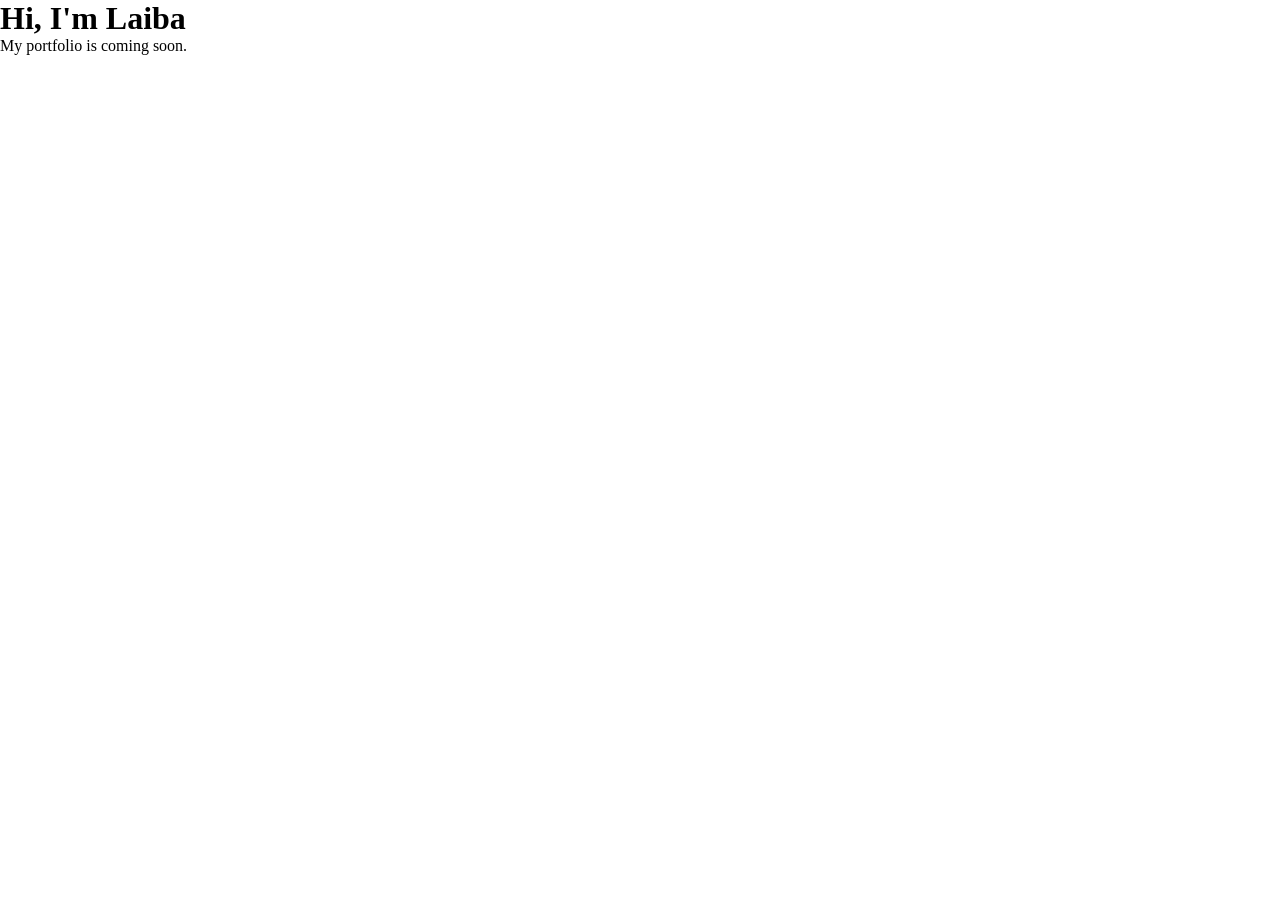
==== Web Development/index.html @ 765275d7 "First" ====
<!DOCTYPE html>
<html lang="en">
<head>
    <meta charset="UTF-8">
    <meta name="viewport" content="width=device-width, initial-scale=1.0">
    <title>Laiba Memon | Portfolio</title>
    <link rel="stylesheet" href="style/style.css">
</head>
<body>
    <h1>Hi, I'm Laiba</h1>
    <p>My portfolio is coming soon.</p>
</body>
</html>
---- Web Development/style/style.css ----
* {
  margin: 0;
  padding: 0;
  box-sizing: border_box;
  list-style: none;
}

body {
   <!-- This is a comment -->

}

/*# sourceMappingURL=style.css.map */
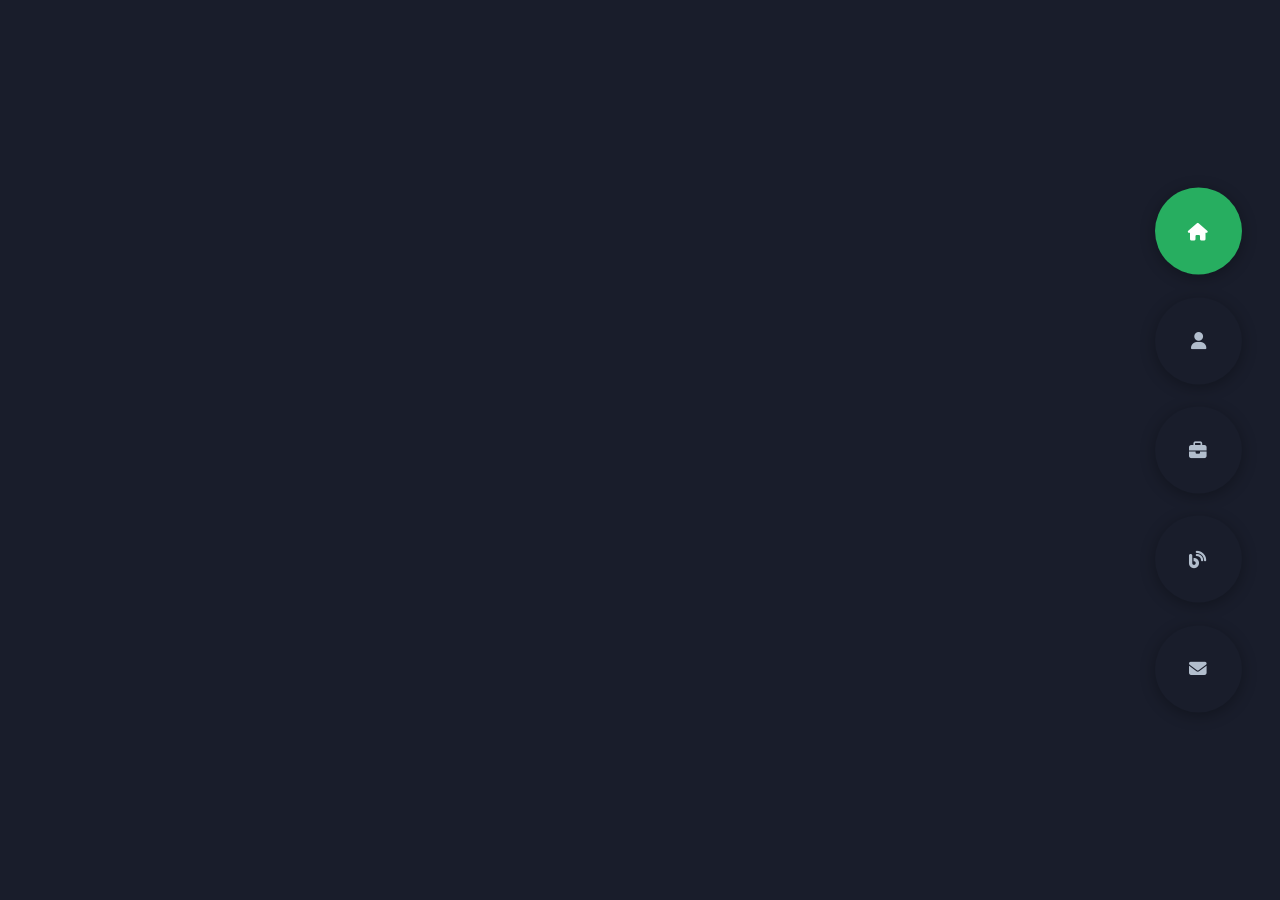
==== commit a87b1ad5: "Portfolio Website" ====
--- a/Web Development/index.html
+++ b/Web Development/index.html
@@ -1,13 +1,55 @@
 <!DOCTYPE html>
 <html lang="en">
 <head>
-    <meta charset="UTF-8">
+    <!--Stores info about the pages none of it will actual come on the page--->
+    <meta charset="UTF-8"> <!--lets page display any charatcer ---> 
     <meta name="viewport" content="width=device-width, initial-scale=1.0">
-    <title>Laiba Memon | Portfolio</title>
+    <!--makes sit scale properly on the phone. Without this only tiny not so
+    optmized page will be shown -->
+    <title>Laiba Memon | Portfolio</title>  <!--This is title on browser tab-->
     <link rel="stylesheet" href="style/style.css">
+    <!--This line connects my css*/
+    Below copied the code from google for poppins u can do it for any/*
+    This will help u change ur portfolio as u wish-->
+    <link rel="stylesheet" href="https://cdnjs.cloudflare.com/ajax/libs/font-awesome/6.7.2/css/all.min.css">
+    <link rel="preconnect" href="https://fonts.googleapis.com">
+    <link rel="preconnect" href="https://fonts.gstatic.com" crossorigin>
+    <link href="https://fonts.googleapis.com/css2?family=Poppins:ital,wght@0,100;0,200;0,300;0,400;0,500;0,600;0,700;0,800;0,900;1,100;1,200;1,300;1,400;1,500;1,600;1,700;1,800;1,900&display=swap" rel="stylesheet">
+
 </head>
-<body>
-    <h1>Hi, I'm Laiba</h1>
-    <p>My portfolio is coming soon.</p>
-</body>
+<!--The body is everything visible on the page-->
+<body class=""main-content">
+    <header class = "section sec1 header active" id="home">
+<!--This is top or home section-->
+ <h1>Hi, I'm <span class="highlight">Laiba Memon</span></h1>
+ <p class="subtitle">[Aspiring Web Developer]</p>
+ <p>[One sentence about what you do or want to do.]</p>
+    </header>
+    <main>
+        <section class="section sec2 about"></section>
+        <section class="section sec3 portfolio"></section>
+        <section class="section sec4 blogs"></section>
+        <section class="section sec5 contact"></section>
+    </main>
+    <div class="controls"->
+    <div class="control control-1 active-btn" data-id="home">
+        <i class="fa-solid fa-house"></i>
+    </div>
+    <div class="control control-2" data-id="about">
+        <i class="fa-solid fa-user"></i>
+    </div>
+    <div class="control control-3" data-id="portfolio">
+        <i class="fa-solid fa-briefcase"></i>
+    </div>
+    <div class="control control-4" data-id="blogs">
+        <i class="fa-solid fa-blog"></i>
+    </div>
+    <div class="control control-5" data-id="contact">
+        <i class="fa-solid fa-envelope"></i>
+    </div>
+</div>
+<script>
+    src = "app.js"
+</script>
+</body> 
 </html>
--- a/Web Development/style/style.css
+++ b/Web Development/style/style.css
@@ -1,13 +1,144 @@
 * {
+  /* the * in the begining means selector, it means every element on the page 
+  margin removes space outside each element
+  padding removes space inside each element
+  box sizing helps make an elements width include its padding and border
+  list style none means remove any bullet points  */ 
+
   margin: 0;
   padding: 0;
   box-sizing: border_box;
   list-style: none;
 }
 
-body {
-   <!-- This is a comment -->
+:root{   
+  /* variables defined in root can be used anywhere in the CSS files
+  these are kept here so u have many choices to easily pull from- */ 
+  /* Main colors */
+  --color-primary: #191d2b;   
+  --color-secondary: #27ae60; 
+  --color-white: #ffffff;
+
+  /* Greys, lightest to darkest */
+  --color-grey-0: #f8f8f8;
+  --color-grey-1: #dbe1e8;    
+  --color-grey-2: #b2becd;  
+  --color-grey-3: #6c7983;   
+  --color-grey-4: #454e56;
+  --color-grey-5: #2a2e35;    
+  --color-grey-6: #12181b;    
+  --br-sm-2: 14px;
+  --box-shadow-1: 0 3px 15px rgba(0,0,0,.3);
 
 }
 
+body {
+  /* This is a comment check google fonts to choose ur font for ur
+  ideal profile and before this to check if webiste is launching add
+  background color its removed for now . Everything found in this body
+  can be seen on the portfolio webiste*/
+  background-color: var(--color-primary);
+  font-family: "Poppins", sans-sherif;
+  font-size: 1.1rem;
+  color:var(--color-grey-1);
+  transition: all .4s ease-in-out;
+
+
+}
+a{
+  display: inline-block;
+  text-decoration: none;
+  color: inherit;
+  font-family: inherit;
+}
+
+header{
+  height:100vh;
+  color: var(--color-white);
+  overflow : hidden; 
+
+}
+
+
+section{
+  min-height:100vh;
+  width: 100%;
+  position: absolute;
+  left : 0;
+  top: 0;
+  padding: 3rem 18rem;
+
+}
+
+.section{
+  transform:translateY(-100%) scale(0);
+  transition: all .4s ease-in-out;
+  background-color: var(--color-primary);
+
+}
+
+.sec1{
+  display: none;
+  transform: translareY(0) scale(1);
+}
+
+.sec2{
+  display: none;
+  transform: translareY(0) scale(1);
+}
+
+.sec3{
+  display: none;
+  transform: translareY(0) scale(1);
+}
+
+.sec4{
+  display: none;
+  transform: translareY(0) scale(1);
+}
+
+.sec5{
+  display: none;
+  transform: translareY(0) scale(1);
+}
 /*# sourceMappingURL=style.css.map */
+
+.controls{
+  position:fixed;
+  z-index: 10;
+  top: 50%;
+  right: 3%;
+  display: flex;
+  flex-direction: column;
+  align-items: center;
+  transform: translateY(-50%);
+  .active-btn{
+    background-color: var(--color-secondary) !important;
+    transition: all .4s ease-in-out;
+    i{
+      color: var(--color-white) !important;
+      
+    }
+  }
+  .control{
+    padding: 1rem;
+    cursor: pointor;
+    background-color: var(--color-grey4);
+    width: 55px;
+    height: 55px;
+    border-radius: 50%;
+    display: flex;
+    justify-content: center;
+    align-items: center;
+    margin: .7rem 0;
+    box-shadow: var(--box-shadow-1);
+    i{
+      font-size: 1.2 rem;
+      color: var(--color-grey-2);
+      pointer-events:none;
+  
+    }
+
+  }
+
+}
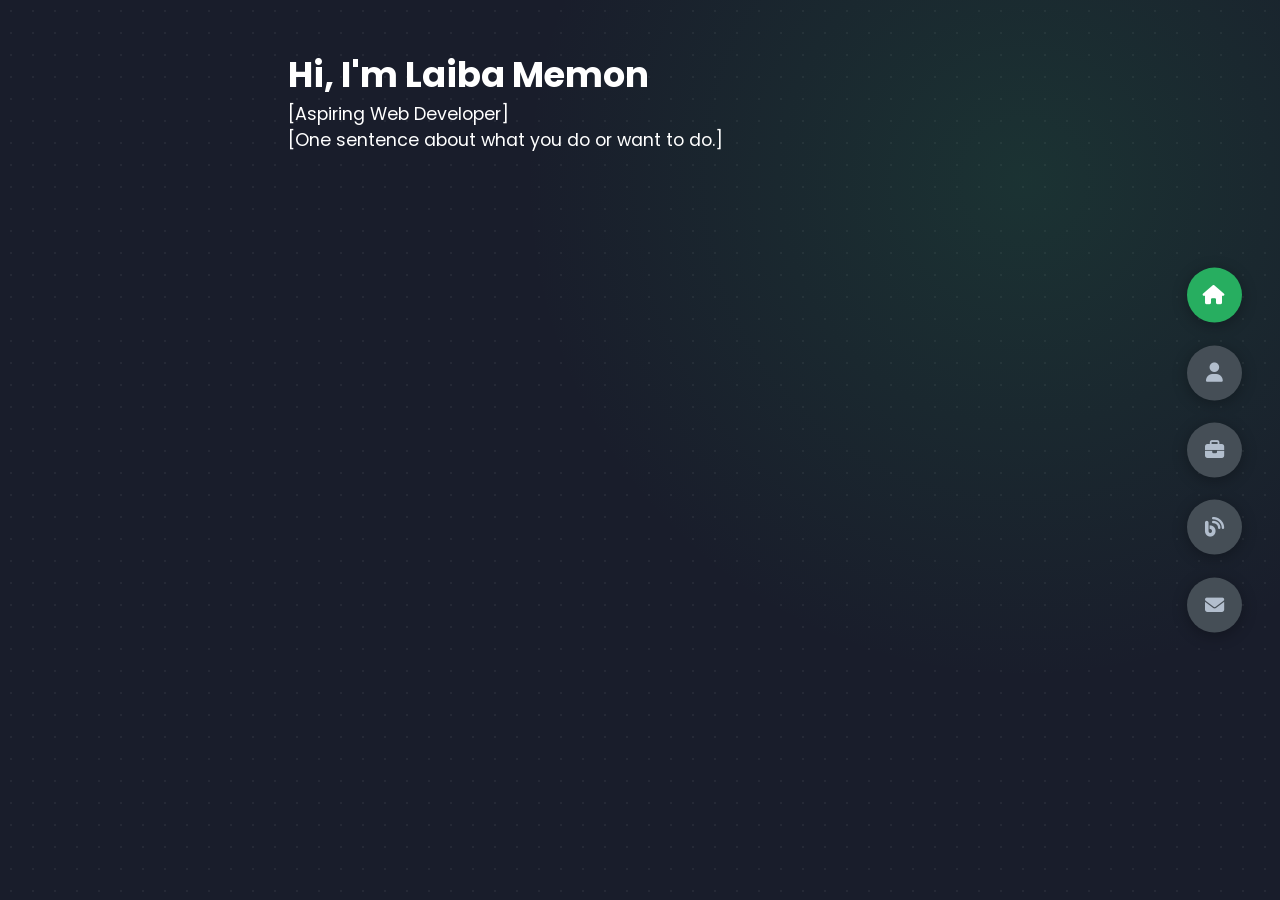
==== commit d942398b: "Portfolio Day 1" ====
--- a/Web Development/index.html
+++ b/Web Development/index.html
@@ -18,7 +18,7 @@
 
 </head>
 <!--The body is everything visible on the page-->
-<body class=""main-content">
+<body class="main-content">
     <header class = "section sec1 header active" id="home">
 <!--This is top or home section-->
  <h1>Hi, I'm <span class="highlight">Laiba Memon</span></h1>
@@ -26,13 +26,13 @@
  <p>[One sentence about what you do or want to do.]</p>
     </header>
     <main>
-        <section class="section sec2 about"></section>
-        <section class="section sec3 portfolio"></section>
-        <section class="section sec4 blogs"></section>
-        <section class="section sec5 contact"></section>
+    <section class="section sec2 about" id="about"></section>
+   <section class="section sec3 portfolio" id="portfolio"></section>
+   <section class="section sec4 blogs" id="blogs"></section>
+   <section class="section sec5 contact" id="contact"></section>
     </main>
-    <div class="controls"->
-    <div class="control control-1 active-btn" data-id="home">
+    <div class="controls">
+    <div class="control control-1 active-btn" data-id="about">
         <i class="fa-solid fa-house"></i>
     </div>
     <div class="control control-2" data-id="about">
@@ -48,8 +48,6 @@
         <i class="fa-solid fa-envelope"></i>
     </div>
 </div>
-<script>
-    src = "app.js"
-</script>
+<script src="app.js"></script>
 </body> 
 </html>
--- a/Web Development/style/style.css
+++ b/Web Development/style/style.css
@@ -1,110 +1,106 @@
 * {
-  /* the * in the begining means selector, it means every element on the page 
-  margin removes space outside each element
-  padding removes space inside each element
-  box sizing helps make an elements width include its padding and border
-  list style none means remove any bullet points  */ 
-
   margin: 0;
   padding: 0;
-  box-sizing: border_box;
+  box-sizing: border-box;
   list-style: none;
 }
 
-:root{   
-  /* variables defined in root can be used anywhere in the CSS files
-  these are kept here so u have many choices to easily pull from- */ 
-  /* Main colors */
-  --color-primary: #191d2b;   
-  --color-secondary: #27ae60; 
+:root {
+  --color-primary: #191d2b;
+  --color-secondary: #27ae60;
   --color-white: #ffffff;
-
-  /* Greys, lightest to darkest */
   --color-grey-0: #f8f8f8;
-  --color-grey-1: #dbe1e8;    
-  --color-grey-2: #b2becd;  
-  --color-grey-3: #6c7983;   
+  --color-grey-1: #dbe1e8;
+  --color-grey-2: #b2becd;
+  --color-grey-3: #6c7983;
   --color-grey-4: #454e56;
-  --color-grey-5: #2a2e35;    
-  --color-grey-6: #12181b;    
+  --color-grey-5: #2a2e35;
+  --color-grey-6: #12181b;
   --br-sm-2: 14px;
-  --box-shadow-1: 0 3px 15px rgba(0,0,0,.3);
-
+  --box-shadow-1: 0 3px 15px rgba(0, 0, 0, 0.3);
 }
 
 body {
-  /* This is a comment check google fonts to choose ur font for ur
-  ideal profile and before this to check if webiste is launching add
-  background color its removed for now . Everything found in this body
-  can be seen on the portfolio webiste*/
   background-color: var(--color-primary);
-  font-family: "Poppins", sans-sherif;
+  font-family: "Poppins", sans-serif;
   font-size: 1.1rem;
-  color:var(--color-grey-1);
-  transition: all .4s ease-in-out;
+  color: var(--color-grey-1);
+  transition: all 0.4s ease-in-out;
+}
 
-
-}
-a{
+a {
   display: inline-block;
   text-decoration: none;
   color: inherit;
   font-family: inherit;
 }
 
-header{
-  height:100vh;
+header {
+  min-height: 100vh;
   color: var(--color-white);
-  overflow : hidden; 
-
+  overflow: hidden;
 }
 
-
-section{
-  min-height:100vh;
+.section {
+  min-height: 100vh;
   width: 100%;
   position: absolute;
-  left : 0;
+  left: 0;
   top: 0;
   padding: 3rem 18rem;
-
+  background-color: var(--color-primary);
+  background-image: radial-gradient(rgba(255, 255, 255, 0.05) 1px, transparent 1px);
+  background-size: 22px 22px;
+  transform: translateY(-100%) scale(0);
+  transition: all 0.4s ease-in-out;
 }
 
-.section{
-  transform:translateY(-100%) scale(0);
-  transition: all .4s ease-in-out;
-  background-color: var(--color-primary);
-
+.sec1, .sec2, .sec3, .sec4, .sec5 {
+  display: none;
 }
 
-.sec1{
-  display: none;
-  transform: translareY(0) scale(1);
+.header {
+  background-image:
+    radial-gradient(circle at 80% 20%, rgba(39, 174, 96, 0.15), transparent 40%),
+    radial-gradient(rgba(255, 255, 255, 0.05) 1px, transparent 1px);
+  background-size: auto, 22px 22px;
 }
 
-.sec2{
-  display: none;
-  transform: translareY(0) scale(1);
+.about {
+  background-image:
+    radial-gradient(circle at 20% 80%, rgba(39, 174, 96, 0.12), transparent 40%),
+    radial-gradient(rgba(255, 255, 255, 0.05) 1px, transparent 1px);
+  background-size: auto, 22px 22px;
 }
 
-.sec3{
-  display: none;
-  transform: translareY(0) scale(1);
+.portfolio {
+  background-image:
+    radial-gradient(circle at 80% 80%, rgba(39, 174, 96, 0.12), transparent 40%),
+    radial-gradient(rgba(255, 255, 255, 0.05) 1px, transparent 1px);
+  background-size: auto, 22px 22px;
 }
 
-.sec4{
-  display: none;
-  transform: translareY(0) scale(1);
+.blogs {
+  background-image:
+    radial-gradient(circle at 20% 20%, rgba(39, 174, 96, 0.12), transparent 40%),
+    radial-gradient(rgba(255, 255, 255, 0.05) 1px, transparent 1px);
+  background-size: auto, 22px 22px;
 }
 
-.sec5{
-  display: none;
-  transform: translareY(0) scale(1);
+.contact {
+  background-image:
+    radial-gradient(circle at 50% 100%, rgba(39, 174, 96, 0.15), transparent 50%),
+    radial-gradient(rgba(255, 255, 255, 0.05) 1px, transparent 1px);
+  background-size: auto, 22px 22px;
 }
-/*# sourceMappingURL=style.css.map */
 
-.controls{
-  position:fixed;
+.active {
+  display: block;
+  transform: translateY(0) scale(1);
+}
+
+.controls {
+  position: fixed;
   z-index: 10;
   top: 50%;
   right: 3%;
@@ -112,33 +108,33 @@
   flex-direction: column;
   align-items: center;
   transform: translateY(-50%);
-  .active-btn{
-    background-color: var(--color-secondary) !important;
-    transition: all .4s ease-in-out;
-    i{
-      color: var(--color-white) !important;
-      
-    }
-  }
-  .control{
+
+  .control {
     padding: 1rem;
-    cursor: pointor;
-    background-color: var(--color-grey4);
+    cursor: pointer;
+    background-color: var(--color-grey-4);
     width: 55px;
     height: 55px;
     border-radius: 50%;
     display: flex;
     justify-content: center;
     align-items: center;
-    margin: .7rem 0;
+    margin: 0.7rem 0;
     box-shadow: var(--box-shadow-1);
-    i{
-      font-size: 1.2 rem;
+
+    i {
+      font-size: 1.2rem;
       color: var(--color-grey-2);
-      pointer-events:none;
-  
+      pointer-events: none;
     }
-
   }
 
+  .active-btn {
+    background-color: var(--color-secondary) !important;
+    transition: all 0.4s ease-in-out;
+
+    i {
+      color: var(--color-white) !important;
+    }
+  }
 }
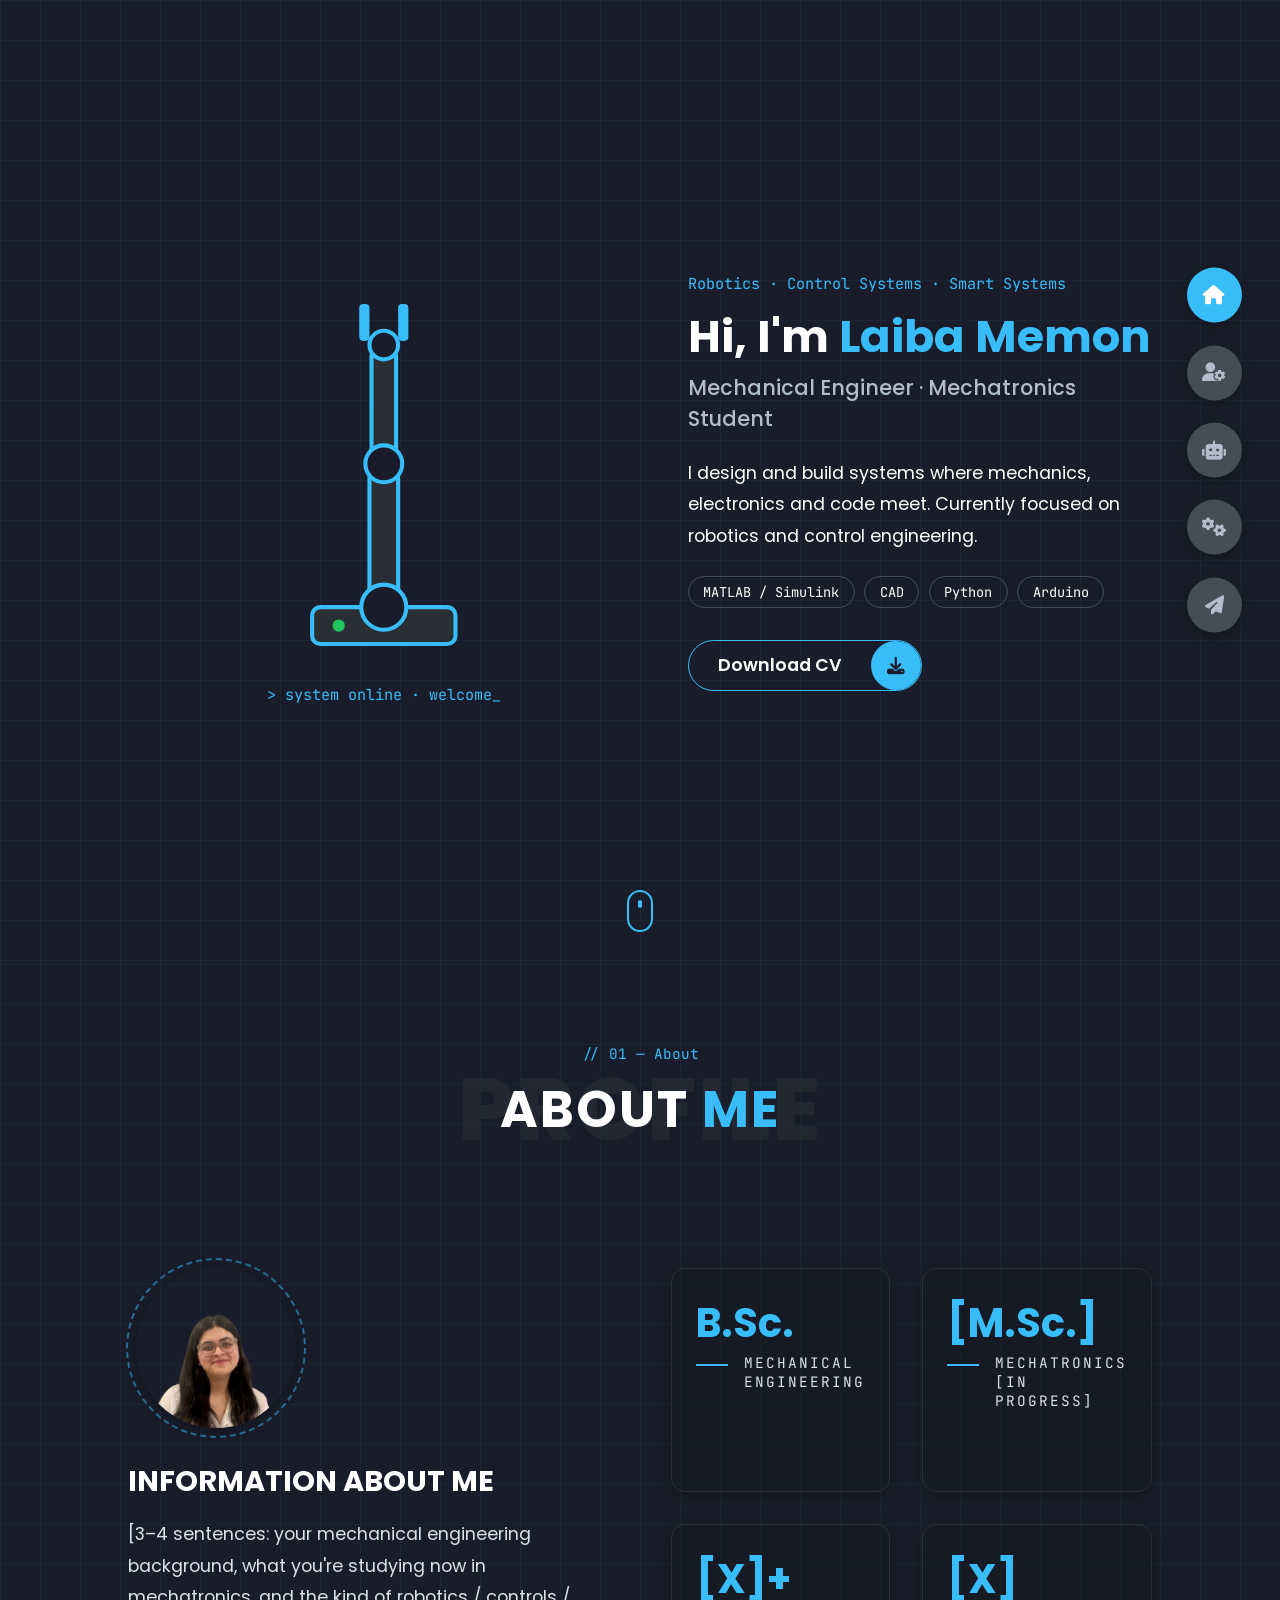
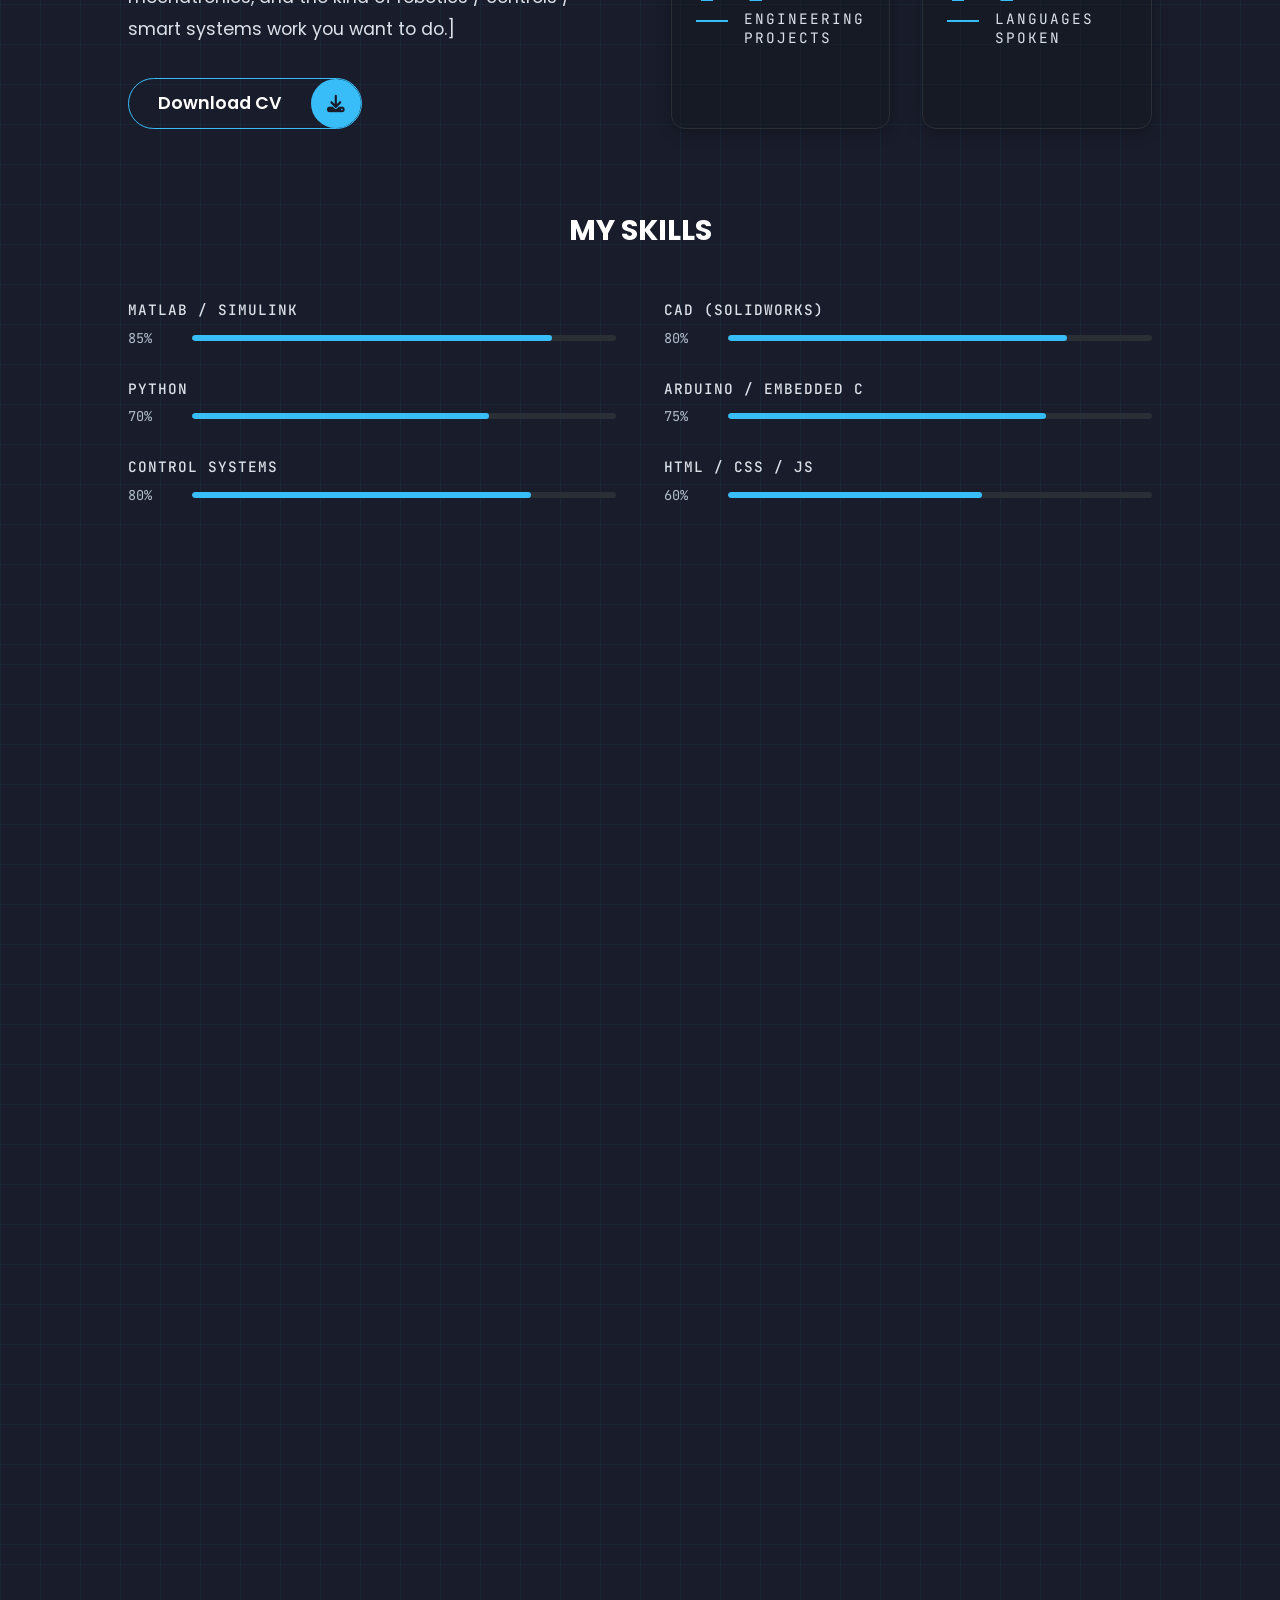
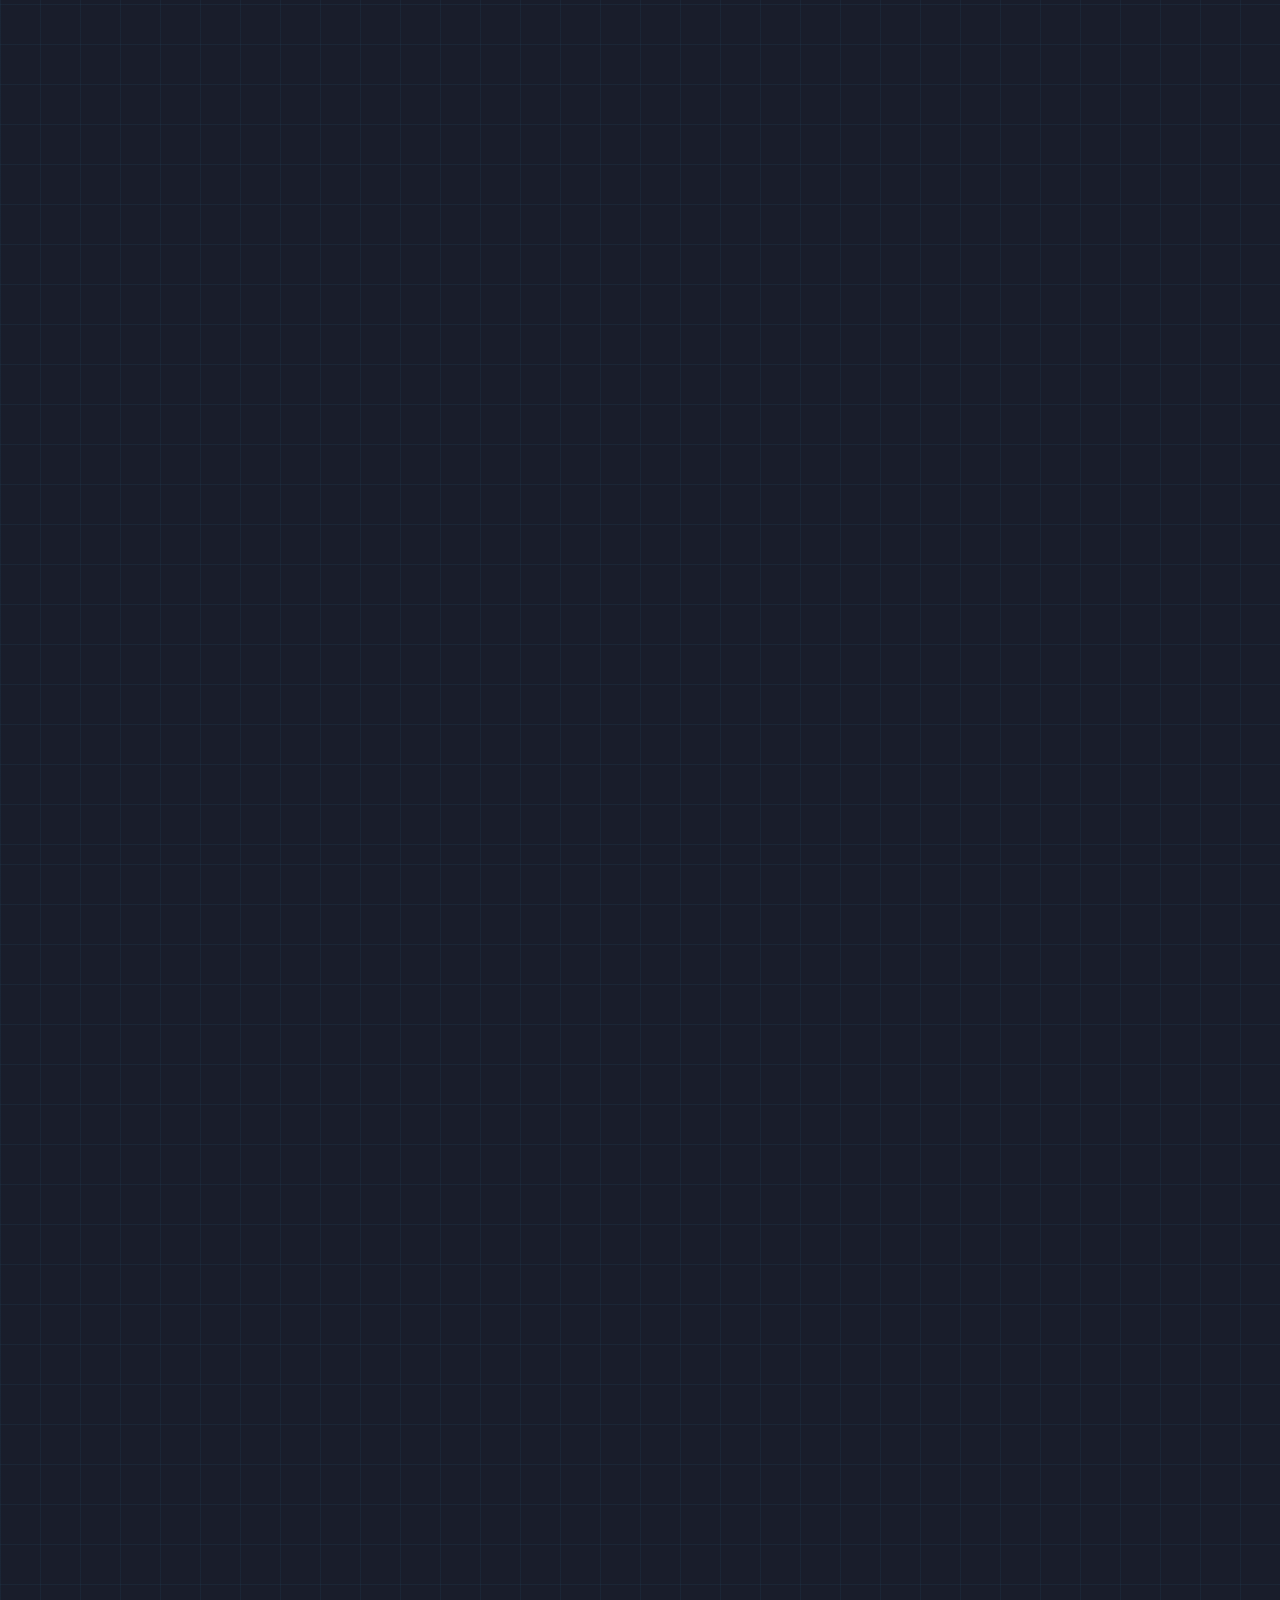
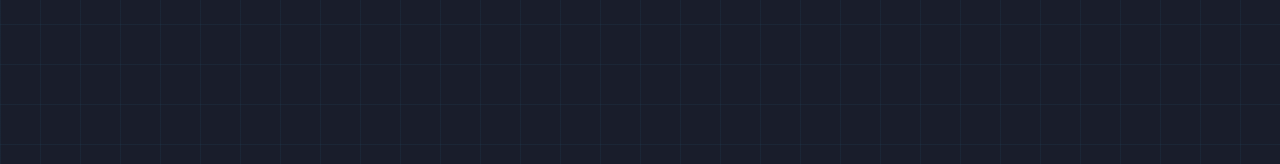
==== commit aea27a81: "Wesbite 2nd Day" ====
--- a/Web Development/index.html
+++ b/Web Development/index.html
@@ -1,53 +1,218 @@
 <!DOCTYPE html>
 <html lang="en">
 <head>
-    <!--Stores info about the pages none of it will actual come on the page--->
-    <meta charset="UTF-8"> <!--lets page display any charatcer ---> 
-    <meta name="viewport" content="width=device-width, initial-scale=1.0">
-    <!--makes sit scale properly on the phone. Without this only tiny not so
-    optmized page will be shown -->
-    <title>Laiba Memon | Portfolio</title>  <!--This is title on browser tab-->
-    <link rel="stylesheet" href="style/style.css">
-    <!--This line connects my css*/
-    Below copied the code from google for poppins u can do it for any/*
-    This will help u change ur portfolio as u wish-->
-    <link rel="stylesheet" href="https://cdnjs.cloudflare.com/ajax/libs/font-awesome/6.7.2/css/all.min.css">
+    <!-- Info about the page; none of it shows on the page itself -->
+    <meta charset="UTF-8"> <!-- lets the page display any character -->
+    <meta name="viewport" content="width=device-width, initial-scale=1.0"> <!-- scales properly on phones -->
+    <title>Laiba Memon | Portfolio</title> <!-- text on the browser tab -->
+
+    <!-- Fonts: Poppins + JetBrains Mono from Google Fonts -->
     <link rel="preconnect" href="https://fonts.googleapis.com">
     <link rel="preconnect" href="https://fonts.gstatic.com" crossorigin>
-    <link href="https://fonts.googleapis.com/css2?family=Poppins:ital,wght@0,100;0,200;0,300;0,400;0,500;0,600;0,700;0,800;0,900;1,100;1,200;1,300;1,400;1,500;1,600;1,700;1,800;1,900&display=swap" rel="stylesheet">
-
+    <link href="https://fonts.googleapis.com/css2?family=Poppins:wght@300;400;500;600;700&family=JetBrains+Mono:wght@400;500&display=swap" rel="stylesheet">
+
+    <!-- Font Awesome: icon library -->
+    <link rel="stylesheet" href="https://cdnjs.cloudflare.com/ajax/libs/font-awesome/6.7.2/css/all.min.css">
+
+    <!-- My styles (last, so they override everything above) -->
+    <link rel="stylesheet" href="style/style.css">
 </head>
-<!--The body is everything visible on the page-->
+
+<!-- The body is everything visible on the page -->
 <body class="main-content">
-    <header class = "section sec1 header active" id="home">
-<!--This is top or home section-->
- <h1>Hi, I'm <span class="highlight">Laiba Memon</span></h1>
- <p class="subtitle">[Aspiring Web Developer]</p>
- <p>[One sentence about what you do or want to do.]</p>
+
+    <!-- HOME -->
+    <header class="section sec1 header visible" id="home">
+        <div class="header-content">
+            <div class="left-header">
+                <div class="robot-stage">
+                    <svg class="robot-arm" viewBox="0 0 200 200" aria-hidden="true">
+                        <rect class="base" x="65" y="170" width="70" height="18" rx="4"/>
+                        <g class="arm-1">
+                            <rect class="link" x="93" y="100" width="14" height="70" rx="7"/>
+                            <g class="arm-2">
+                                <rect class="link" x="94" y="42" width="12" height="60" rx="6"/>
+                                <g class="gripper">
+                                    <rect class="finger finger-l" x="88" y="22" width="5" height="18" rx="2"/>
+                                    <rect class="finger finger-r" x="107" y="22" width="5" height="18" rx="2"/>
+                                    <circle class="joint" cx="100" cy="42" r="7"/>
+                                </g>
+                                <circle class="joint" cx="100" cy="100" r="9"/>
+                            </g>
+                            <circle class="joint" cx="100" cy="170" r="11"/>
+                        </g>
+                        <circle class="led" cx="78" cy="179" r="3"/>
+                    </svg>
+                    <p class="robot-caption">&gt; system online · welcome<span class="cursor">_</span></p>
+                </div>
+            </div>
+
+            <div class="right-header">
+                <p class="eyebrow">Robotics · Control Systems · Smart Systems</p>
+                <h1 class="name">Hi, I'm <span>Laiba Memon</span></h1>
+                <h2 class="role">Mechanical Engineer · Mechatronics Student</h2>
+                <p class="intro">
+                    I design and build systems where mechanics, electronics and code meet.
+                    Currently focused on robotics and control engineering.
+                </p>
+                <ul class="tags">
+                    <li>MATLAB / Simulink</li>
+                    <li>CAD</li>
+                    <li>Python</li>
+                    <li>Arduino</li>
+                </ul>
+                <div class="btn-con">
+                    <a href="files/Laiba-Memon-CV.pdf" class="main-btn" download>
+                        <span class="btn-text">Download CV</span>
+                        <span class="btn-icon"><i class="fa-solid fa-download"></i></span>
+                    </a>
+                </div>
+            </div>
+        </div>
+        <a href="#about" class="scroll-down" aria-label="Scroll down"><span></span></a>
     </header>
+
     <main>
-    <section class="section sec2 about" id="about"></section>
-   <section class="section sec3 portfolio" id="portfolio"></section>
-   <section class="section sec4 blogs" id="blogs"></section>
-   <section class="section sec5 contact" id="contact"></section>
+        <!-- ABOUT -->
+        <section class="section sec2 about" id="about">
+            <div class="main-title">
+                <p class="section-label">// 01 — About</p>
+                <h2>About <span>me</span><span class="bg-text">profile</span></h2>
+            </div>
+
+            <div class="about-container">
+                <div class="left-about">
+                    <div class="about-photo">
+                        <img src="images/photo.png" alt="Photo of Laiba Memon">
+                    </div>
+                    <h4>Information About Me</h4>
+                    <p>
+                        [3–4 sentences: your mechanical engineering background, what you're
+                        studying now in mechatronics, and the kind of robotics / controls /
+                        smart systems work you want to do.]
+                    </p>
+                    <div class="btn-con">
+                        <a href="files/Laiba-Memon-CV.pdf" class="main-btn" download>
+                            <span class="btn-text">Download CV</span>
+                            <span class="btn-icon"><i class="fa-solid fa-download"></i></span>
+                        </a>
+                    </div>
+                </div>
+
+                <div class="right-about">
+                    <div class="about-item">
+                        <div class="abt-text">
+                            <p class="large-text">B.Sc.</p>
+                            <p class="small-text">Mechanical<br>Engineering</p>
+                        </div>
+                    </div>
+                    <div class="about-item">
+                        <div class="abt-text">
+                            <p class="large-text">[M.Sc.]</p>
+                            <p class="small-text">Mechatronics<br>[in progress]</p>
+                        </div>
+                    </div>
+                    <div class="about-item">
+                        <div class="abt-text">
+                            <p class="large-text">[X]+</p>
+                            <p class="small-text">Engineering<br>Projects</p>
+                        </div>
+                    </div>
+                    <div class="about-item">
+                        <div class="abt-text">
+                            <p class="large-text">[X]</p>
+                            <p class="small-text">Languages<br>Spoken</p>
+                        </div>
+                    </div>
+                </div>
+            </div>
+
+            <!-- Skill bars -->
+            <div class="about-profile">
+                <h4 class="profile-title">My Skills</h4>
+                <div class="progress-bars">
+
+                    <div class="progress-bar">
+                        <p class="prog-title">MATLAB / Simulink</p>
+                        <div class="progress-con">
+                            <p class="prog-text">85%</p>
+                            <div class="progress"><span style="width: 85%"></span></div>
+                        </div>
+                    </div>
+
+                    <div class="progress-bar">
+                        <p class="prog-title">CAD (SolidWorks)</p>
+                        <div class="progress-con">
+                            <p class="prog-text">80%</p>
+                            <div class="progress"><span style="width: 80%"></span></div>
+                        </div>
+                    </div>
+
+                    <div class="progress-bar">
+                        <p class="prog-title">Python</p>
+                        <div class="progress-con">
+                            <p class="prog-text">70%</p>
+                            <div class="progress"><span style="width: 70%"></span></div>
+                        </div>
+                    </div>
+
+                    <div class="progress-bar">
+                        <p class="prog-title">Arduino / Embedded C</p>
+                        <div class="progress-con">
+                            <p class="prog-text">75%</p>
+                            <div class="progress"><span style="width: 75%"></span></div>
+                        </div>
+                    </div>
+
+                    <div class="progress-bar">
+                        <p class="prog-title">Control Systems</p>
+                        <div class="progress-con">
+                            <p class="prog-text">80%</p>
+                            <div class="progress"><span style="width: 80%"></span></div>
+                        </div>
+                    </div>
+
+                    <div class="progress-bar">
+                        <p class="prog-title">HTML / CSS / JS</p>
+                        <div class="progress-con">
+                            <p class="prog-text">60%</p>
+                            <div class="progress"><span style="width: 60%"></span></div>
+                        </div>
+                    </div>
+
+                </div>
+            </div>
+        </section>
+
+        <!-- PROJECTS -->
+        <section class="section sec3 portfolio" id="portfolio"></section>
+
+        <!-- SKILLS -->
+        <section class="section sec4 skills" id="skills"></section>
+
+        <!-- CONTACT -->
+        <section class="section sec5 contact" id="contact"></section>
     </main>
+
+    <!-- Navigation buttons (data-title = hover label) -->
     <div class="controls">
-    <div class="control control-1 active-btn" data-id="about">
-        <i class="fa-solid fa-house"></i>
+        <div class="control control-1 active-btn" data-id="home" data-title="Home">
+            <i class="fa-solid fa-house"></i>
+        </div>
+        <div class="control control-2" data-id="about" data-title="About me">
+            <i class="fa-solid fa-user-gear"></i>
+        </div>
+        <div class="control control-3" data-id="portfolio" data-title="Projects">
+            <i class="fa-solid fa-robot"></i>
+        </div>
+        <div class="control control-4" data-id="skills" data-title="Skills">
+            <i class="fa-solid fa-gears"></i>
+        </div>
+        <div class="control control-5" data-id="contact" data-title="Contact">
+            <i class="fa-solid fa-paper-plane"></i>
+        </div>
     </div>
-    <div class="control control-2" data-id="about">
-        <i class="fa-solid fa-user"></i>
-    </div>
-    <div class="control control-3" data-id="portfolio">
-        <i class="fa-solid fa-briefcase"></i>
-    </div>
-    <div class="control control-4" data-id="blogs">
-        <i class="fa-solid fa-blog"></i>
-    </div>
-    <div class="control control-5" data-id="contact">
-        <i class="fa-solid fa-envelope"></i>
-    </div>
-</div>
-<script src="app.js"></script>
-</body> 
+
+    <script src="app.js"></script>
+</body>
 </html>
--- a/Web Development/style/style.css
+++ b/Web Development/style/style.css
@@ -1,3 +1,7 @@
+html {
+  scroll-behavior: smooth;
+}
+
 * {
   margin: 0;
   padding: 0;
@@ -7,8 +11,9 @@
 
 :root {
   --color-primary: #191d2b;
-  --color-secondary: #27ae60;
+  --color-secondary: #38bdf8;
   --color-white: #ffffff;
+  --color-black: #000000;
   --color-grey-0: #f8f8f8;
   --color-grey-1: #dbe1e8;
   --color-grey-2: #b2becd;
@@ -41,64 +46,460 @@
   overflow: hidden;
 }
 
+/* ---------- Sections ---------- */
 .section {
   min-height: 100vh;
   width: 100%;
+  padding: 5rem 8rem;
+  background-color: var(--color-primary);
+  background-image: linear-gradient(rgba(56, 189, 248, 0.05) 1px, transparent 1px), linear-gradient(90deg, rgba(56, 189, 248, 0.05) 1px, transparent 1px);
+  background-size: 40px 40px;
+  opacity: 0;
+  transform: translateY(40px);
+  transition: opacity 0.8s ease-out, transform 0.8s ease-out;
+}
+
+.section.visible {
+  opacity: 1;
+  transform: none;
+}
+
+/* ---------- Scroll-down indicator ---------- */
+.header {
+  position: relative;
+}
+
+.scroll-down {
+  position: absolute;
+  left: 50%;
+  bottom: 2rem;
+  transform: translateX(-50%);
+  width: 26px;
+  height: 42px;
+  border: 2px solid var(--color-secondary);
+  border-radius: 20px;
+}
+.scroll-down span {
+  position: absolute;
+  left: 50%;
+  top: 8px;
+  width: 4px;
+  height: 8px;
+  margin-left: -2px;
+  border-radius: 2px;
+  background-color: var(--color-secondary);
+  animation: scroll-dot 1.6s ease-in-out infinite;
+}
+
+@keyframes scroll-dot {
+  0% {
+    opacity: 0;
+    transform: translateY(0);
+  }
+  30% {
+    opacity: 1;
+  }
+  100% {
+    opacity: 0;
+    transform: translateY(14px);
+  }
+}
+/* ---------- Buttons (used on every page) ---------- */
+.btn-con {
+  display: flex;
+  align-self: flex-start;
+}
+
+.main-btn {
+  position: relative;
+  z-index: 1;
+  display: flex;
+  align-items: center;
+  border: 1px solid var(--color-secondary);
+  border-radius: 50px;
+  color: var(--color-white);
+  font-weight: 600;
+  overflow: hidden;
+  transition: all 0.4s ease-out;
+}
+.main-btn .btn-text {
+  padding: 0 1.8rem;
+}
+.main-btn .btn-icon {
+  display: flex;
+  align-items: center;
+  justify-content: center;
+  background-color: var(--color-secondary);
+  color: var(--color-primary);
+  border-radius: 50%;
+  padding: 1rem;
+}
+.main-btn::before {
+  content: "";
+  position: absolute;
+  top: 0;
+  left: 0;
+  width: 100%;
+  height: 100%;
+  background-color: var(--color-secondary);
+  transform: translateX(100%);
+  transition: all 0.4s ease-out;
+  z-index: -1;
+}
+.main-btn:hover {
+  color: var(--color-primary);
+  box-shadow: 0 8px 20px rgba(56, 189, 248, 0.3);
+}
+.main-btn:hover::before {
+  transform: translateX(0);
+}
+
+/* ---------- Section titles ---------- */
+.main-title {
+  text-align: center;
+  margin-bottom: 4rem;
+}
+.main-title .section-label {
+  font-family: "JetBrains Mono", monospace;
+  font-size: 0.9rem;
+  color: var(--color-secondary);
+  margin-bottom: 0.5rem;
+}
+.main-title h2 {
+  position: relative;
+  z-index: 1;
+  text-transform: uppercase;
+  font-size: 3.2rem;
+  font-weight: 700;
+  letter-spacing: 2px;
+  color: var(--color-white);
+}
+.main-title h2 span {
+  color: var(--color-secondary);
+}
+.main-title h2 .bg-text {
+  position: absolute;
+  top: 50%;
+  left: 50%;
+  transform: translate(-50%, -50%);
+  color: var(--color-grey-5);
+  font-size: 5.5rem;
+  font-weight: 800;
+  white-space: nowrap;
+  opacity: 0.6;
+  z-index: -1;
+  transition: all 0.4s ease-in-out;
+}
+
+/* ---------- Home ---------- */
+.header-content {
+  display: grid;
+  grid-template-columns: repeat(2, 1fr);
+  min-height: calc(100vh - 6rem);
+}
+.header-content .left-header {
+  display: flex;
+  align-items: center;
+  justify-content: center;
+}
+.header-content .left-header .robot-stage {
+  position: relative;
+  width: 80%;
+  max-width: 420px;
+  text-align: center;
+}
+.header-content .left-header .robot-stage::before {
+  content: "";
+  position: absolute;
+  inset: 10% 10% 20%;
+  background: radial-gradient(circle, rgba(56, 189, 248, 0.2), transparent 70%);
+  filter: blur(30px);
+  z-index: -1;
+}
+.header-content .left-header .robot-caption {
+  margin-top: 1rem;
+  font-family: "JetBrains Mono", monospace;
+  font-size: 0.95rem;
+  color: var(--color-secondary);
+}
+.header-content .left-header .robot-caption .cursor {
+  animation: blink 1s step-end infinite;
+}
+.header-content .right-header {
+  display: flex;
+  flex-direction: column;
+  justify-content: center;
+  padding-left: 3rem;
+}
+.header-content .right-header .eyebrow {
+  font-family: "JetBrains Mono", monospace;
+  font-size: 0.95rem;
+  color: var(--color-secondary);
+  margin-bottom: 1rem;
+}
+.header-content .right-header .name {
+  font-size: clamp(2rem, 3.5vw, 3rem);
+  font-weight: 700;
+  line-height: 1.2;
+  white-space: nowrap;
+}
+.header-content .right-header .name span {
+  color: var(--color-secondary);
+}
+.header-content .right-header .role {
+  font-size: 1.3rem;
+  font-weight: 500;
+  color: var(--color-grey-2);
+  margin: 0.5rem 0 1.5rem;
+}
+.header-content .right-header .intro {
+  line-height: 1.8;
+  max-width: 34rem;
+  margin-bottom: 1.5rem;
+}
+.header-content .right-header .tags {
+  display: flex;
+  flex-wrap: wrap;
+  gap: 0.6rem;
+  margin-bottom: 2rem;
+}
+.header-content .right-header .tags li {
+  font-family: "JetBrains Mono", monospace;
+  font-size: 0.85rem;
+  padding: 0.35rem 0.9rem;
+  border: 1px solid var(--color-grey-4);
+  border-radius: 50px;
+}
+
+/* ---------- Robot arm animation ---------- */
+.robot-arm {
+  display: block;
+  width: 100%;
+  overflow: visible;
+}
+.robot-arm .base,
+.robot-arm .link {
+  fill: var(--color-grey-5);
+  stroke: var(--color-secondary);
+  stroke-width: 2;
+}
+.robot-arm .joint {
+  fill: var(--color-primary);
+  stroke: var(--color-secondary);
+  stroke-width: 2;
+}
+.robot-arm .finger {
+  fill: var(--color-secondary);
+}
+.robot-arm .led {
+  fill: #22c55e;
+  animation: led-blink 1.2s infinite;
+}
+.robot-arm .arm-1,
+.robot-arm .arm-2,
+.robot-arm .finger {
+  transform-box: view-box;
+}
+.robot-arm .arm-1 {
+  transform-origin: 100px 170px;
+  animation: arm-1 4s ease-in-out infinite alternate;
+}
+.robot-arm .arm-2 {
+  transform-origin: 100px 100px;
+  animation: arm-2 4s ease-in-out infinite alternate;
+}
+.robot-arm .finger-l {
+  animation: grip-l 2s ease-in-out infinite alternate;
+}
+.robot-arm .finger-r {
+  animation: grip-r 2s ease-in-out infinite alternate;
+}
+
+@keyframes arm-1 {
+  from {
+    transform: rotate(-25deg);
+  }
+  to {
+    transform: rotate(20deg);
+  }
+}
+@keyframes arm-2 {
+  from {
+    transform: rotate(40deg);
+  }
+  to {
+    transform: rotate(-35deg);
+  }
+}
+@keyframes grip-l {
+  to {
+    transform: translateX(4px);
+  }
+}
+@keyframes grip-r {
+  to {
+    transform: translateX(-4px);
+  }
+}
+@keyframes led-blink {
+  50% {
+    opacity: 0.2;
+  }
+}
+@keyframes blink {
+  50% {
+    opacity: 0;
+  }
+}
+/* ---------- About ---------- */
+.about-container {
+  display: grid;
+  grid-template-columns: repeat(2, 1fr);
+  gap: 4rem;
+  padding-top: 3.5rem;
+  padding-bottom: 5rem;
+}
+.about-container .left-about .about-photo {
+  width: 160px;
+  aspect-ratio: 1/1;
+  border-radius: 50%;
+  overflow: hidden;
+  outline: 2px dashed rgba(56, 189, 248, 0.5);
+  outline-offset: 8px;
+  margin: 0 0 2rem 8px;
+  box-shadow: var(--box-shadow-1);
+}
+.about-container .left-about .about-photo img {
+  display: block;
+  width: 100%;
+  height: 100%;
+  object-fit: cover;
+  object-position: center 30%;
+  transform: scale(1.15);
+}
+.about-container .left-about h4 {
+  font-size: 1.8rem;
+  color: var(--color-white);
+  text-transform: uppercase;
+  margin-bottom: 1rem;
+}
+.about-container .left-about p {
+  line-height: 1.8;
+  margin-bottom: 2rem;
+  color: var(--color-grey-1);
+}
+.about-container .right-about {
+  display: grid;
+  grid-template-columns: repeat(2, 1fr);
+  gap: 2rem;
+}
+.about-container .right-about .about-item {
+  border: 1px solid var(--color-grey-5);
+  border-radius: var(--br-sm-2);
+  background-color: rgba(18, 24, 27, 0.4);
+  box-shadow: var(--box-shadow-1);
+  transition: all 0.4s ease-in-out;
+}
+.about-container .right-about .about-item:hover {
+  cursor: default;
+  transform: translateY(-5px);
+  border: 1px solid var(--color-secondary);
+}
+.about-container .right-about .about-item .abt-text {
+  padding: 1.5rem;
+  display: flex;
+  flex-direction: column;
+}
+.about-container .right-about .about-item .abt-text .large-text {
+  font-size: 2.5rem;
+  font-weight: 700;
+  color: var(--color-secondary);
+}
+.about-container .right-about .about-item .abt-text .small-text {
+  position: relative;
+  padding-left: 3rem;
+  text-transform: uppercase;
+  font-family: "JetBrains Mono", monospace;
+  font-size: 0.9rem;
+  letter-spacing: 2px;
+  color: var(--color-grey-1);
+}
+.about-container .right-about .about-item .abt-text .small-text::before {
+  content: "";
+  position: absolute;
+  left: 0;
+  top: 0.7rem;
+  width: 2rem;
+  height: 2px;
+  background-color: var(--color-secondary);
+}
+
+/* ---------- Skill bars ---------- */
+.about-profile {
+  padding-bottom: 5rem;
+}
+.about-profile .profile-title {
+  text-align: center;
+  font-size: 1.8rem;
+  text-transform: uppercase;
+  color: var(--color-white);
+  margin-bottom: 3rem;
+}
+.about-profile .progress-bars {
+  display: grid;
+  grid-template-columns: repeat(2, 1fr);
+  gap: 2rem 3rem;
+}
+.about-profile .progress-bars .progress-bar {
+  display: flex;
+  flex-direction: column;
+}
+.about-profile .progress-bars .progress-bar .prog-title {
+  font-family: "JetBrains Mono", monospace;
+  font-size: 0.9rem;
+  font-weight: 500;
+  text-transform: uppercase;
+  letter-spacing: 1px;
+  margin-bottom: 0.6rem;
+}
+.about-profile .progress-bars .progress-bar .progress-con {
+  display: flex;
+  align-items: center;
+  gap: 1rem;
+}
+.about-profile .progress-bars .progress-bar .progress-con .prog-text {
+  font-family: "JetBrains Mono", monospace;
+  font-size: 0.85rem;
+  color: var(--color-grey-2);
+  min-width: 3rem;
+}
+.about-profile .progress-bars .progress-bar .progress-con .progress {
+  position: relative;
+  flex: 1;
+  height: 6px;
+  border-radius: 10px;
+  background-color: var(--color-grey-5);
+  overflow: hidden;
+}
+.about-profile .progress-bars .progress-bar .progress-con .progress span {
   position: absolute;
   left: 0;
   top: 0;
-  padding: 3rem 18rem;
-  background-color: var(--color-primary);
-  background-image: radial-gradient(rgba(255, 255, 255, 0.05) 1px, transparent 1px);
-  background-size: 22px 22px;
-  transform: translateY(-100%) scale(0);
-  transition: all 0.4s ease-in-out;
-}
-
-.sec1, .sec2, .sec3, .sec4, .sec5 {
-  display: none;
-}
-
-.header {
-  background-image:
-    radial-gradient(circle at 80% 20%, rgba(39, 174, 96, 0.15), transparent 40%),
-    radial-gradient(rgba(255, 255, 255, 0.05) 1px, transparent 1px);
-  background-size: auto, 22px 22px;
-}
-
-.about {
-  background-image:
-    radial-gradient(circle at 20% 80%, rgba(39, 174, 96, 0.12), transparent 40%),
-    radial-gradient(rgba(255, 255, 255, 0.05) 1px, transparent 1px);
-  background-size: auto, 22px 22px;
-}
-
-.portfolio {
-  background-image:
-    radial-gradient(circle at 80% 80%, rgba(39, 174, 96, 0.12), transparent 40%),
-    radial-gradient(rgba(255, 255, 255, 0.05) 1px, transparent 1px);
-  background-size: auto, 22px 22px;
-}
-
-.blogs {
-  background-image:
-    radial-gradient(circle at 20% 20%, rgba(39, 174, 96, 0.12), transparent 40%),
-    radial-gradient(rgba(255, 255, 255, 0.05) 1px, transparent 1px);
-  background-size: auto, 22px 22px;
-}
-
-.contact {
-  background-image:
-    radial-gradient(circle at 50% 100%, rgba(39, 174, 96, 0.15), transparent 50%),
-    radial-gradient(rgba(255, 255, 255, 0.05) 1px, transparent 1px);
-  background-size: auto, 22px 22px;
-}
-
-.active {
-  display: block;
-  transform: translateY(0) scale(1);
-}
-
+  height: 100%;
+  border-radius: 10px;
+  background-color: var(--color-secondary);
+}
+
+.visible .progress span {
+  animation: fill-bar 1.5s ease-out;
+}
+
+@keyframes fill-bar {
+  from {
+    width: 0;
+  }
+}
+/* ---------- Navigation buttons ---------- */
 .controls {
   position: fixed;
   z-index: 10;
@@ -108,33 +509,54 @@
   flex-direction: column;
   align-items: center;
   transform: translateY(-50%);
-
-  .control {
-    padding: 1rem;
-    cursor: pointer;
-    background-color: var(--color-grey-4);
-    width: 55px;
-    height: 55px;
-    border-radius: 50%;
-    display: flex;
-    justify-content: center;
-    align-items: center;
-    margin: 0.7rem 0;
-    box-shadow: var(--box-shadow-1);
-
-    i {
-      font-size: 1.2rem;
-      color: var(--color-grey-2);
-      pointer-events: none;
-    }
-  }
-
-  .active-btn {
-    background-color: var(--color-secondary) !important;
-    transition: all 0.4s ease-in-out;
-
-    i {
-      color: var(--color-white) !important;
-    }
-  }
-}+}
+.controls .control {
+  position: relative;
+  padding: 1rem;
+  cursor: pointer;
+  background-color: var(--color-grey-4);
+  width: 55px;
+  height: 55px;
+  border-radius: 50%;
+  display: flex;
+  justify-content: center;
+  align-items: center;
+  margin: 0.7rem 0;
+  box-shadow: var(--box-shadow-1);
+}
+.controls .control i {
+  font-size: 1.2rem;
+  color: var(--color-grey-2);
+  pointer-events: none;
+}
+.controls .control::after {
+  content: attr(data-title);
+  position: absolute;
+  right: 130%;
+  top: 50%;
+  transform: translateY(-50%) translateX(10px);
+  white-space: nowrap;
+  font-family: "JetBrains Mono", monospace;
+  font-size: 0.8rem;
+  padding: 0.35rem 0.8rem;
+  border-radius: 6px;
+  background-color: var(--color-grey-5);
+  color: var(--color-white);
+  border: 1px solid rgba(56, 189, 248, 0.3);
+  opacity: 0;
+  pointer-events: none;
+  transition: all 0.3s ease;
+}
+.controls .control:hover::after {
+  opacity: 1;
+  transform: translateY(-50%) translateX(0);
+}
+.controls .active-btn {
+  background-color: var(--color-secondary) !important;
+  transition: all 0.4s ease-in-out;
+}
+.controls .active-btn i {
+  color: var(--color-white) !important;
+}
+
+/*# sourceMappingURL=style.css.map */
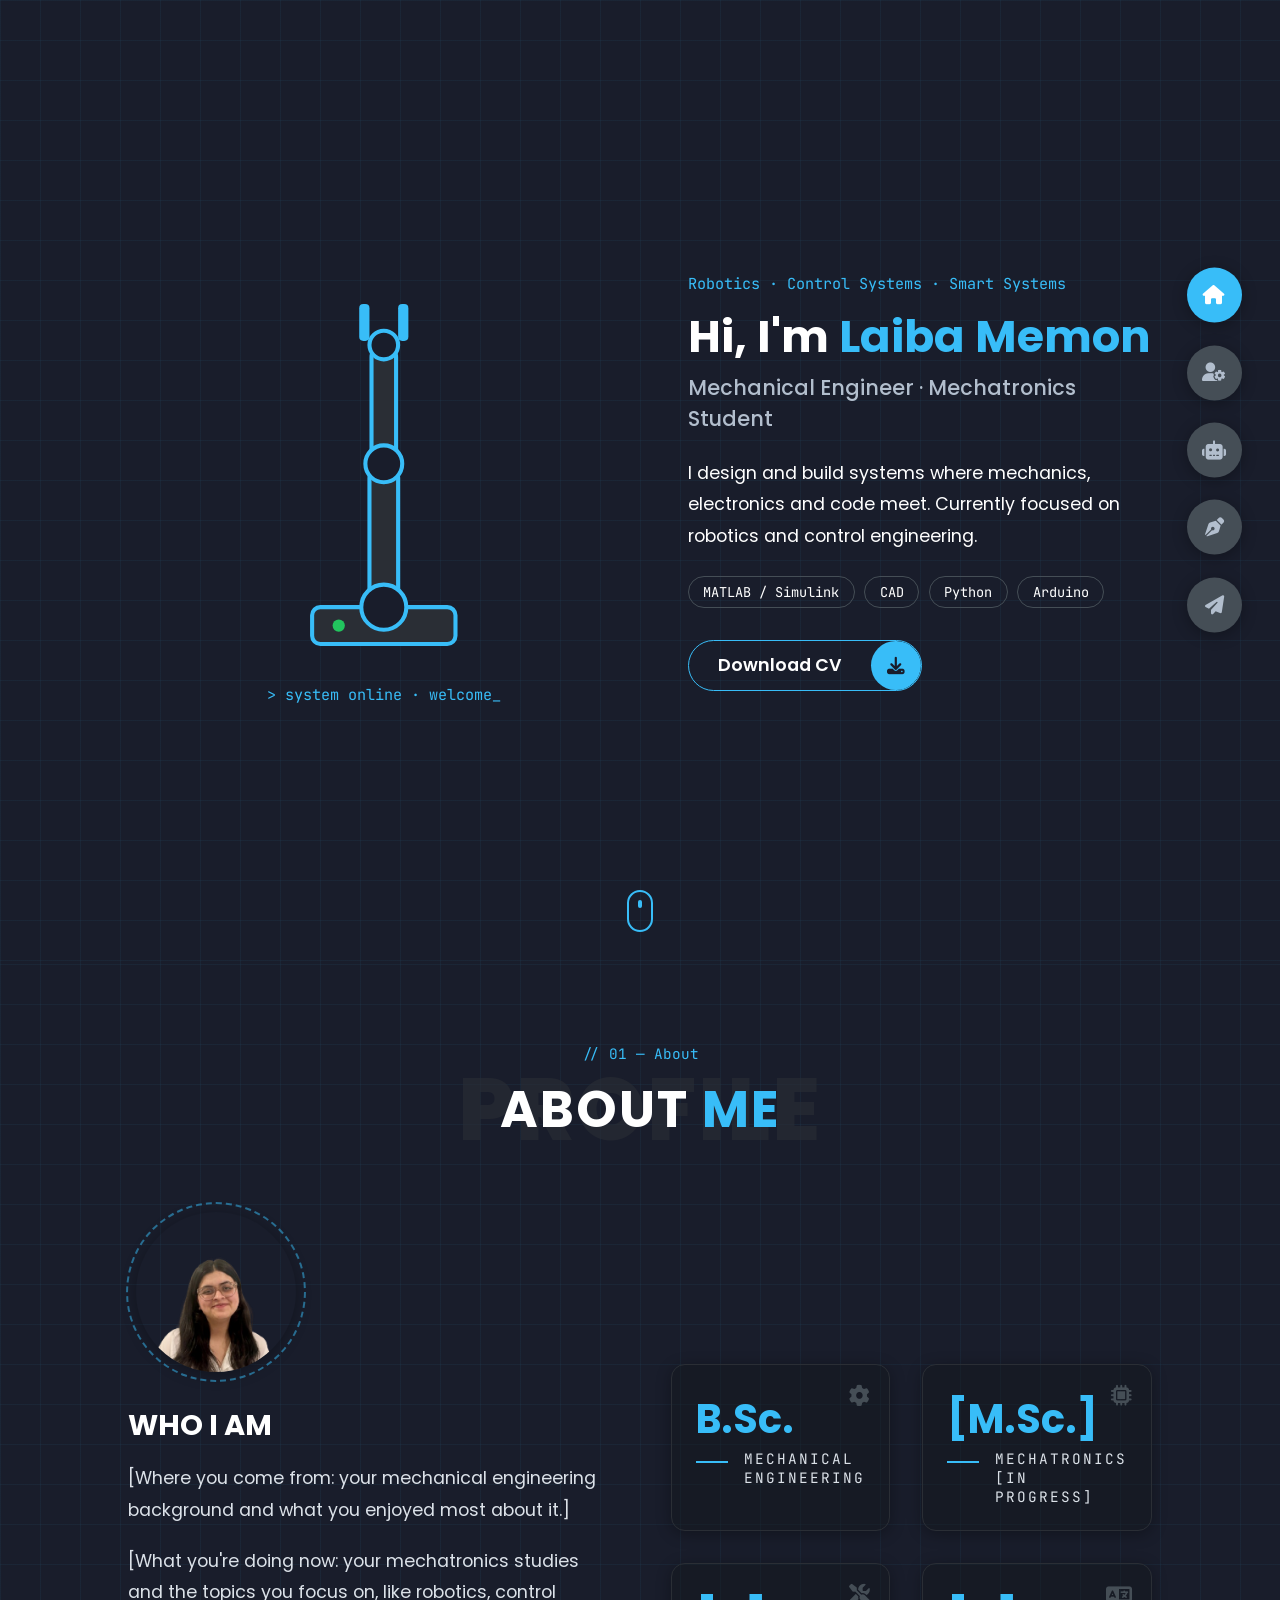
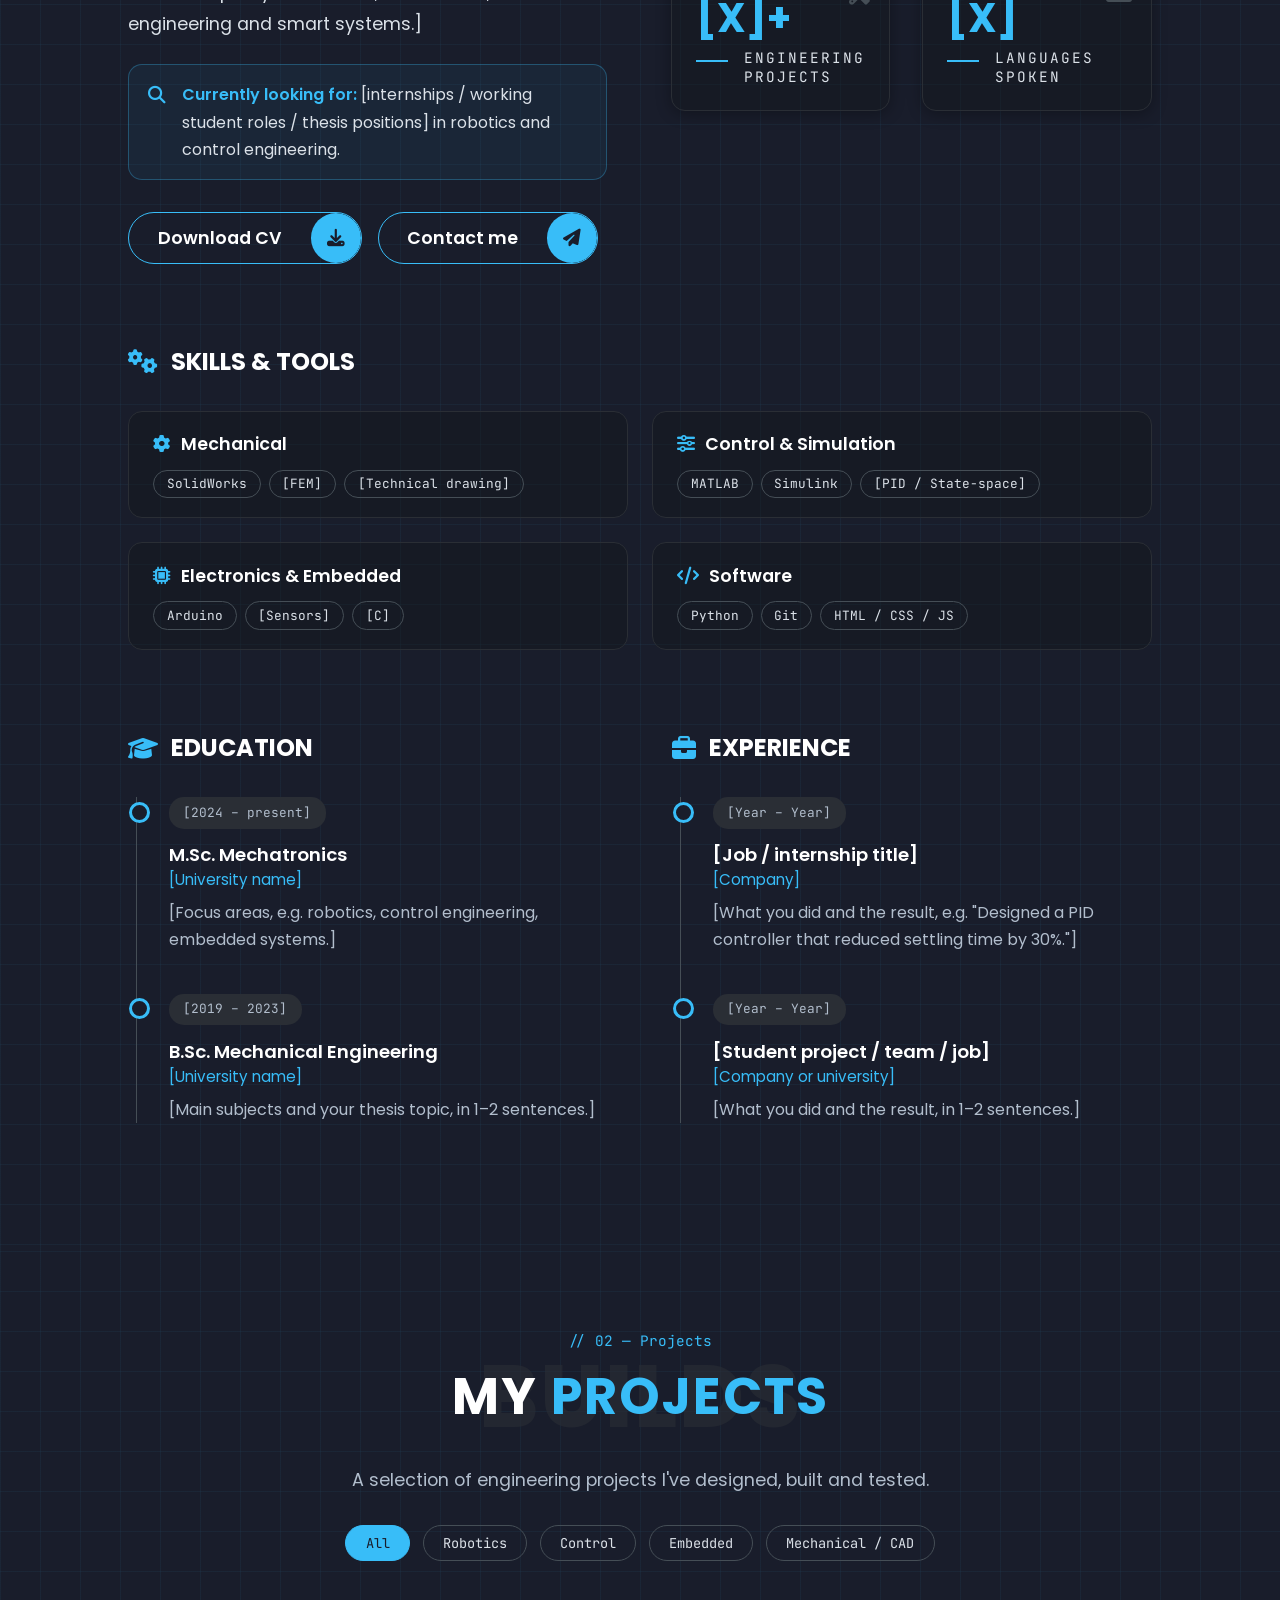
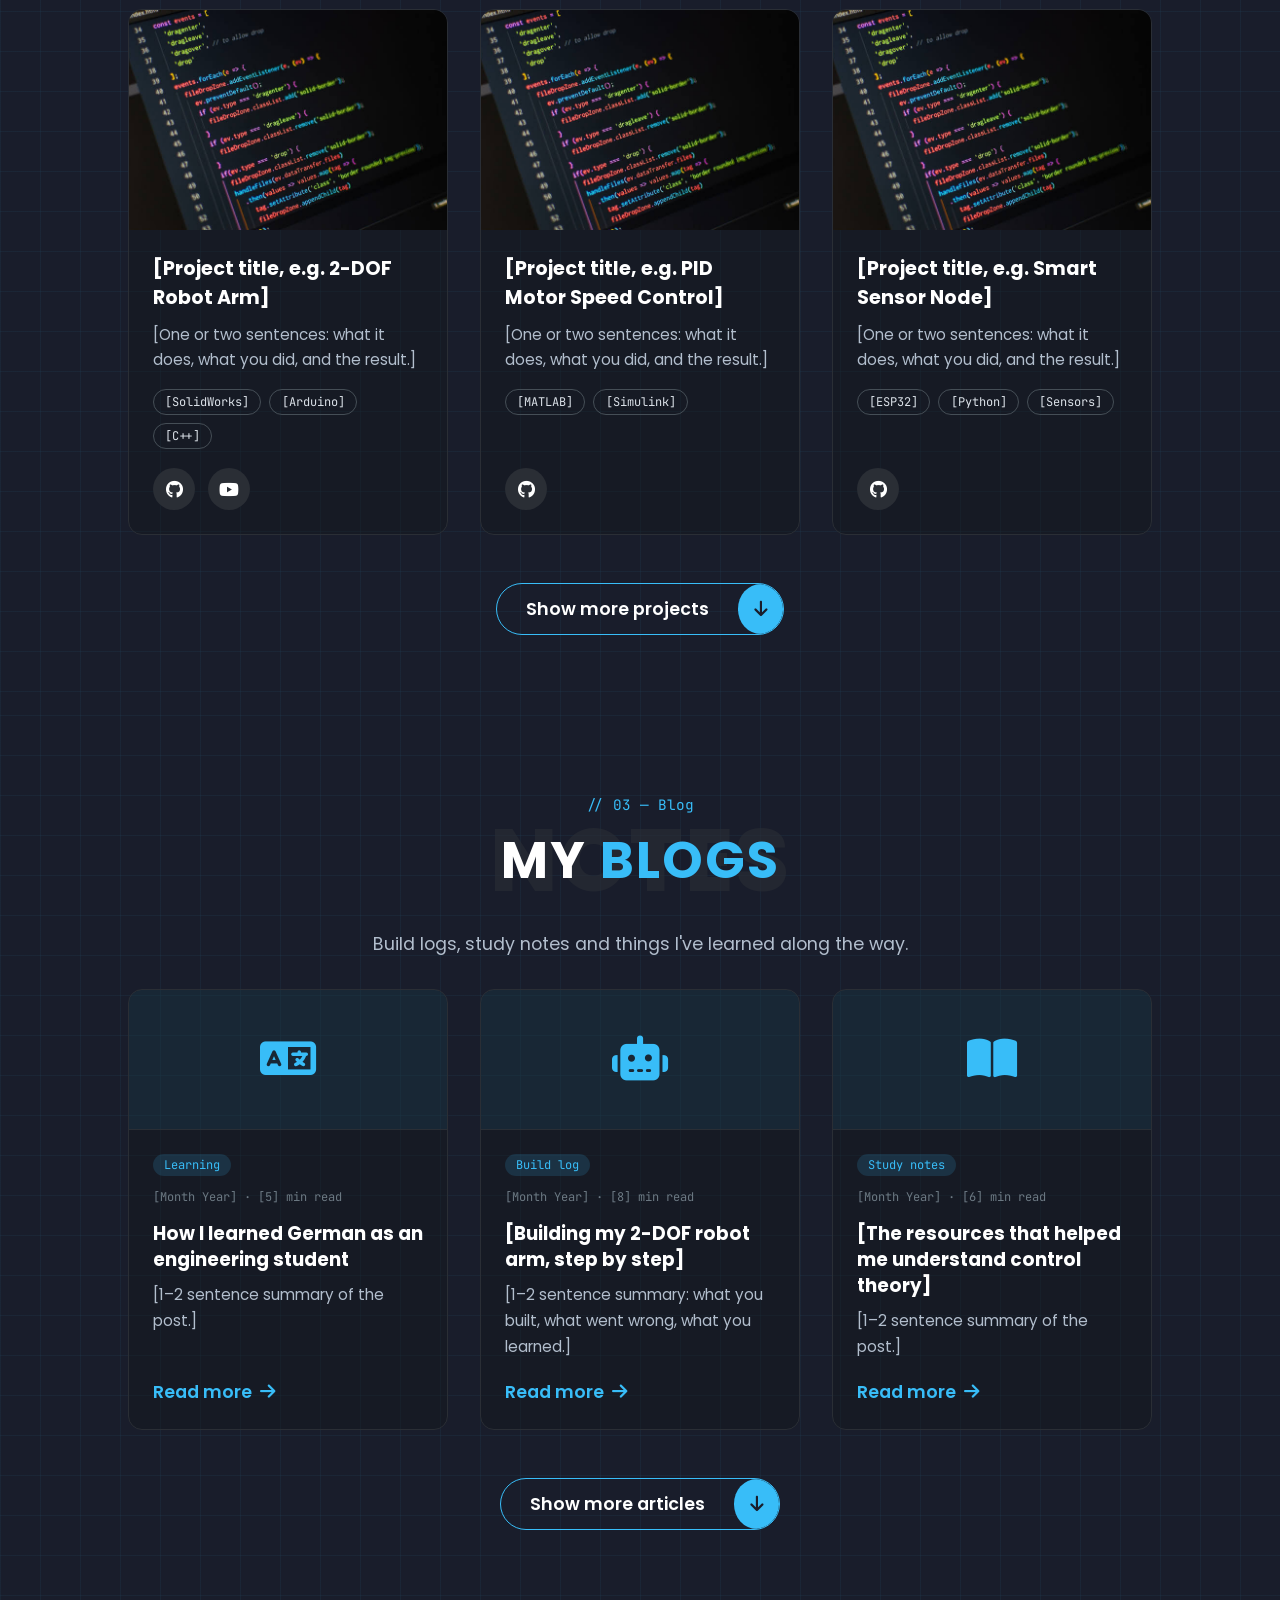
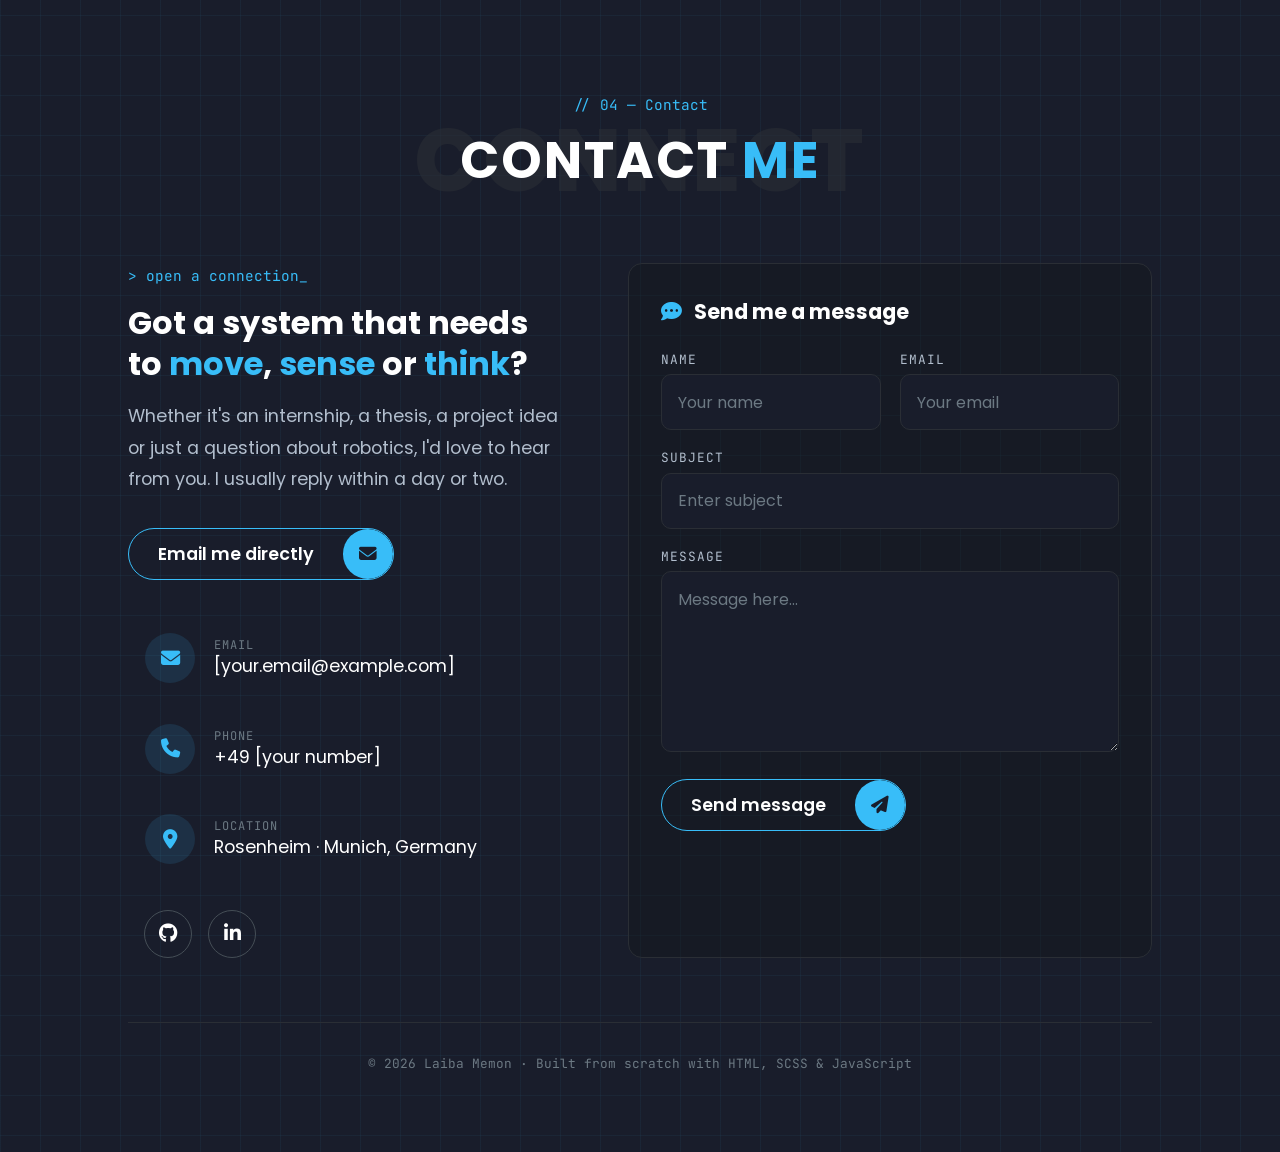
==== commit ea72146f: "Add portfolio" ====
--- a/Web Development/index.html
+++ b/Web Development/index.html
@@ -21,7 +21,7 @@
 <!-- The body is everything visible on the page -->
 <body class="main-content">
 
-    <!-- HOME -->
+    <!-- ==================== HOME ==================== -->
     <header class="section sec1 header visible" id="home">
         <div class="header-content">
             <div class="left-header">
@@ -73,52 +73,71 @@
     </header>
 
     <main>
-        <!-- ABOUT -->
+        <!-- ==================== ABOUT ==================== -->
         <section class="section sec2 about" id="about">
             <div class="main-title">
                 <p class="section-label">// 01 — About</p>
                 <h2>About <span>me</span><span class="bg-text">profile</span></h2>
             </div>
 
+            <!-- Bio + fact cards -->
             <div class="about-container">
                 <div class="left-about">
                     <div class="about-photo">
                         <img src="images/photo.png" alt="Photo of Laiba Memon">
                     </div>
-                    <h4>Information About Me</h4>
+                    <h4>Who I am</h4>
                     <p>
-                        [3–4 sentences: your mechanical engineering background, what you're
-                        studying now in mechatronics, and the kind of robotics / controls /
-                        smart systems work you want to do.]
+                        [Where you come from: your mechanical engineering background and
+                        what you enjoyed most about it.]
                     </p>
+                    <p>
+                        [What you're doing now: your mechatronics studies and the topics
+                        you focus on, like robotics, control engineering and smart systems.]
+                    </p>
+
+                    <div class="looking-for">
+                        <i class="fa-solid fa-magnifying-glass"></i>
+                        <p><span>Currently looking for:</span> [internships / working student roles / thesis
+                        positions] in robotics and control engineering.</p>
+                    </div>
+
                     <div class="btn-con">
                         <a href="files/Laiba-Memon-CV.pdf" class="main-btn" download>
                             <span class="btn-text">Download CV</span>
                             <span class="btn-icon"><i class="fa-solid fa-download"></i></span>
                         </a>
+                        <a href="#contact" class="main-btn">
+                            <span class="btn-text">Contact me</span>
+                            <span class="btn-icon"><i class="fa-solid fa-paper-plane"></i></span>
+                        </a>
                     </div>
                 </div>
 
                 <div class="right-about">
                     <div class="about-item">
+                        <i class="fa-solid fa-gear card-icon"></i>
                         <div class="abt-text">
                             <p class="large-text">B.Sc.</p>
                             <p class="small-text">Mechanical<br>Engineering</p>
                         </div>
                     </div>
                     <div class="about-item">
+                        <i class="fa-solid fa-microchip card-icon"></i>
                         <div class="abt-text">
                             <p class="large-text">[M.Sc.]</p>
                             <p class="small-text">Mechatronics<br>[in progress]</p>
                         </div>
                     </div>
                     <div class="about-item">
+                        <i class="fa-solid fa-screwdriver-wrench card-icon"></i>
                         <div class="abt-text">
                             <p class="large-text">[X]+</p>
                             <p class="small-text">Engineering<br>Projects</p>
                         </div>
                     </div>
                     <div class="about-item">
+                        <i class="fa-solid fa-language card-icon"></i>
                         <div class="abt-text">
                             <p class="large-text">[X]</p>
                             <p class="small-text">Languages<br>Spoken</p>
@@ -126,73 +145,476 @@
                     </div>
                 </div>
             </div>
-
-            <!-- Skill bars -->
-            <div class="about-profile">
-                <h4 class="profile-title">My Skills</h4>
-                <div class="progress-bars">
-
-                    <div class="progress-bar">
-                        <p class="prog-title">MATLAB / Simulink</p>
-                        <div class="progress-con">
-                            <p class="prog-text">85%</p>
-                            <div class="progress"><span style="width: 85%"></span></div>
-                        </div>
-                    </div>
-
-                    <div class="progress-bar">
-                        <p class="prog-title">CAD (SolidWorks)</p>
-                        <div class="progress-con">
-                            <p class="prog-text">80%</p>
-                            <div class="progress"><span style="width: 80%"></span></div>
-                        </div>
-                    </div>
-
-                    <div class="progress-bar">
-                        <p class="prog-title">Python</p>
-                        <div class="progress-con">
-                            <p class="prog-text">70%</p>
-                            <div class="progress"><span style="width: 70%"></span></div>
-                        </div>
-                    </div>
-
-                    <div class="progress-bar">
-                        <p class="prog-title">Arduino / Embedded C</p>
-                        <div class="progress-con">
-                            <p class="prog-text">75%</p>
-                            <div class="progress"><span style="width: 75%"></span></div>
-                        </div>
-                    </div>
-
-                    <div class="progress-bar">
-                        <p class="prog-title">Control Systems</p>
-                        <div class="progress-con">
-                            <p class="prog-text">80%</p>
-                            <div class="progress"><span style="width: 80%"></span></div>
-                        </div>
-                    </div>
-
-                    <div class="progress-bar">
-                        <p class="prog-title">HTML / CSS / JS</p>
-                        <div class="progress-con">
-                            <p class="prog-text">60%</p>
-                            <div class="progress"><span style="width: 60%"></span></div>
-                        </div>
-                    </div>
-
-                </div>
+            <!-- Skills & tools (compact) -->
+            <div class="about-skills">
+                <h4 class="timeline-title"><i class="fa-solid fa-gears"></i> Skills &amp; Tools</h4>
+                <div class="skill-rows">
+                    <div class="skill-row">
+                        <p class="skill-cat"><i class="fa-solid fa-gear"></i> Mechanical</p>
+                        <ul class="skill-list">
+                            <li>SolidWorks</li>
+                            <li>[FEM]</li>
+                            <li>[Technical drawing]</li>
+                        </ul>
+                    </div>
+                    <div class="skill-row">
+                        <p class="skill-cat"><i class="fa-solid fa-sliders"></i> Control &amp; Simulation</p>
+                        <ul class="skill-list">
+                            <li>MATLAB</li>
+                            <li>Simulink</li>
+                            <li>[PID / State-space]</li>
+                        </ul>
+                    </div>
+                    <div class="skill-row">
+                        <p class="skill-cat"><i class="fa-solid fa-microchip"></i> Electronics &amp; Embedded</p>
+                        <ul class="skill-list">
+                            <li>Arduino</li>
+                            <li>[Sensors]</li>
+                            <li>[C]</li>
+                        </ul>
+                    </div>
+                    <div class="skill-row">
+                        <p class="skill-cat"><i class="fa-solid fa-code"></i> Software</p>
+                        <ul class="skill-list">
+                            <li>Python</li>
+                            <li>Git</li>
+                            <li>HTML / CSS / JS</li>
+                        </ul>
+                    </div>
+                </div>
+            </div>
+
+            <!-- Timeline: Education | Experience -->
+            <div class="timeline-wrap">
+
+                <div class="timeline-col">
+                    <h4 class="timeline-title"><i class="fa-solid fa-graduation-cap"></i> Education</h4>
+                    <div class="timeline">
+                        <div class="timeline-item">
+                            <p class="tl-duration">[2024 – present]</p>
+                            <h5>M.Sc. Mechatronics<span>[University name]</span></h5>
+                            <p>[Focus areas, e.g. robotics, control engineering, embedded systems.]</p>
+                        </div>
+                        <div class="timeline-item">
+                            <p class="tl-duration">[2019 – 2023]</p>
+                            <h5>B.Sc. Mechanical Engineering<span>[University name]</span></h5>
+                            <p>[Main subjects and your thesis topic, in 1–2 sentences.]</p>
+                        </div>
+                    </div>
+                </div>
+
+                <div class="timeline-col">
+                    <h4 class="timeline-title"><i class="fa-solid fa-briefcase"></i> Experience</h4>
+                    <div class="timeline">
+                        <div class="timeline-item">
+                            <p class="tl-duration">[Year – Year]</p>
+                            <h5>[Job / internship title]<span>[Company]</span></h5>
+                            <p>[What you did and the result, e.g. "Designed a PID controller that reduced settling time by 30%."]</p>
+                        </div>
+                        <div class="timeline-item">
+                            <p class="tl-duration">[Year – Year]</p>
+                            <h5>[Student project / team / job]<span>[Company or university]</span></h5>
+                            <p>[What you did and the result, in 1–2 sentences.]</p>
+                        </div>
+                    </div>
+                </div>
+
             </div>
         </section>
 
-        <!-- PROJECTS -->
-        <section class="section sec3 portfolio" id="portfolio"></section>
-
-        <!-- SKILLS -->
-        <section class="section sec4 skills" id="skills"></section>
-
-        <!-- CONTACT -->
-        <section class="section sec5 contact" id="contact"></section>
-    </main>
+                <!-- ==================== PROJECTS ==================== -->
+        <section class="section sec3 portfolio" id="portfolio">
+            <div class="main-title">
+                <p class="section-label">// 02 — Projects</p>
+                <h2>My <span>projects</span><span class="bg-text">builds</span></h2>
+            </div>
+
+            <p class="port-text">
+                A selection of engineering projects I've designed, built and tested.
+            </p>
+
+            <!-- Filter buttons: data-filter must match the words in each card's data-category -->
+            <div class="port-filters">
+                <button class="filter-btn active" data-filter="all">All</button>
+                <button class="filter-btn" data-filter="robotics">Robotics</button>
+                <button class="filter-btn" data-filter="control">Control</button>
+                <button class="filter-btn" data-filter="embedded">Embedded</button>
+                <button class="filter-btn" data-filter="mechanical">Mechanical / CAD</button>
+            </div>
+
+            <div class="portfolios">
+
+                <!-- Project 1 (put your best 3 projects first) -->
+                <div class="portfolio-item" data-category="robotics embedded">
+                    <a href="#" class="image">  <!-- replace # with a project link -->
+                        <img src="images/test.jfif" alt="[Short description of project 1 image]">
+                        <div class="img-overlay">
+                            <i class="fa-solid fa-magnifying-glass-plus"></i>
+                            <span>View project</span>
+                        </div>
+                    </a>
+                    <div class="port-body">
+                        <h3>[Project title, e.g. 2-DOF Robot Arm]</h3>
+                        <p>[One or two sentences: what it does, what you did, and the result.]</p>
+                        <ul class="port-tags">
+                            <li>[SolidWorks]</li>
+                            <li>[Arduino]</li>
+                            <li>[C++]</li>
+                        </ul>
+                        <div class="icons">
+                            <a href="https://github.com/[your-username]/[repo]" target="_blank" class="icon" aria-label="Code on GitHub">
+                                <i class="fa-brands fa-github"></i>
+                            </a>
+                            <a href="https://youtube.com/[video-link]" target="_blank" class="icon" aria-label="Demo video">
+                                <i class="fa-brands fa-youtube"></i>
+                            </a>
+                        </div>
+                    </div>
+                </div>
+
+                <!-- Project 2 -->
+                <div class="portfolio-item" data-category="control">
+                    <a href="#" class="image">
+                        <img src="images/test.jfif" alt="[Short description of project 2 image]">
+                        <div class="img-overlay">
+                            <i class="fa-solid fa-magnifying-glass-plus"></i>
+                            <span>View project</span>
+                        </div>
+                    </a>
+                    <div class="port-body">
+                        <h3>[Project title, e.g. PID Motor Speed Control]</h3>
+                        <p>[One or two sentences: what it does, what you did, and the result.]</p>
+                        <ul class="port-tags">
+                            <li>[MATLAB]</li>
+                            <li>[Simulink]</li>
+                        </ul>
+                        <div class="icons">
+                            <a href="https://github.com/[your-username]/[repo]" target="_blank" class="icon" aria-label="Code on GitHub">
+                                <i class="fa-brands fa-github"></i>
+                            </a>
+                        </div>
+                    </div>
+                </div>
+
+                <!-- Project 3 -->
+                <div class="portfolio-item" data-category="embedded">
+                    <a href="#" class="image">
+                        <img src="images/test.jfif" alt="[Short description of project 3 image]">
+                        <div class="img-overlay">
+                            <i class="fa-solid fa-magnifying-glass-plus"></i>
+                            <span>View project</span>
+                        </div>
+                    </a>
+                    <div class="port-body">
+                        <h3>[Project title, e.g. Smart Sensor Node]</h3>
+                        <p>[One or two sentences: what it does, what you did, and the result.]</p>
+                        <ul class="port-tags">
+                            <li>[ESP32]</li>
+                            <li>[Python]</li>
+                            <li>[Sensors]</li>
+                        </ul>
+                        <div class="icons">
+                            <a href="https://github.com/[your-username]/[repo]" target="_blank" class="icon" aria-label="Code on GitHub">
+                                <i class="fa-brands fa-github"></i>
+                            </a>
+                        </div>
+                    </div>
+                </div>
+
+                <!-- Project 4 (hidden until "Show more") -->
+                <div class="portfolio-item" data-category="mechanical">
+                    <a href="#" class="image">
+                        <img src="images/test.jfif" alt="[Short description of project 4 image]">
+                        <div class="img-overlay">
+                            <i class="fa-solid fa-magnifying-glass-plus"></i>
+                            <span>View project</span>
+                        </div>
+                    </a>
+                    <div class="port-body">
+                        <h3>[Project title, e.g. Gearbox Design]</h3>
+                        <p>[One or two sentences: what it does, what you did, and the result.]</p>
+                        <ul class="port-tags">
+                            <li>[SolidWorks]</li>
+                            <li>[FEM]</li>
+                        </ul>
+                        <div class="icons">
+                            <a href="https://github.com/[your-username]/[repo]" target="_blank" class="icon" aria-label="Code on GitHub">
+                                <i class="fa-brands fa-github"></i>
+                            </a>
+                        </div>
+                    </div>
+                </div>
+
+                <!-- Project 5 -->
+                <div class="portfolio-item" data-category="robotics">
+                    <a href="#" class="image">
+                        <img src="images/test.jfif" alt="[Short description of project 5 image]">
+                        <div class="img-overlay">
+                            <i class="fa-solid fa-magnifying-glass-plus"></i>
+                            <span>View project</span>
+                        </div>
+                    </a>
+                    <div class="port-body">
+                        <h3>[Project title, e.g. ROS 2 Mobile Robot]</h3>
+                        <p>[One or two sentences: what it does, what you did, and the result.]</p>
+                        <ul class="port-tags">
+                            <li>[ROS 2]</li>
+                            <li>[Python]</li>
+                        </ul>
+                        <div class="icons">
+                            <a href="https://github.com/[your-username]/[repo]" target="_blank" class="icon" aria-label="Code on GitHub">
+                                <i class="fa-brands fa-github"></i>
+                            </a>
+                        </div>
+                    </div>
+                </div>
+
+                <!-- Project 6 -->
+                <div class="portfolio-item" data-category="control robotics">
+                    <a href="#" class="image">
+                        <img src="images/test.jfif" alt="[Short description of project 6 image]">
+                        <div class="img-overlay">
+                            <i class="fa-solid fa-magnifying-glass-plus"></i>
+                            <span>View project</span>
+                        </div>
+                    </a>
+                    <div class="port-body">
+                        <h3>[Project title, e.g. Inverted Pendulum Controller]</h3>
+                        <p>[One or two sentences: what it does, what you did, and the result.]</p>
+                        <ul class="port-tags">
+                            <li>[MATLAB]</li>
+                            <li>[State-space]</li>
+                        </ul>
+                        <div class="icons">
+                            <a href="https://github.com/[your-username]/[repo]" target="_blank" class="icon" aria-label="Code on GitHub">
+                                <i class="fa-brands fa-github"></i>
+                            </a>
+                        </div>
+                    </div>
+                </div>
+
+            </div>
+
+            <!-- Show more / show less -->
+            <div class="port-more">
+                <button class="main-btn" id="show-more">
+                    <span class="btn-text">Show more projects</span>
+                    <span class="btn-icon"><i class="fa-solid fa-arrow-down"></i></span>
+                </button>
+            </div>
+        </section>
+                <!-- ==================== BLOG ==================== -->
+        <section class="section sec4 blog" id="blog">
+            <div class="main-title">
+                <p class="section-label">// 03 — Blog</p>
+                <h2>My <span>blogs</span><span class="bg-text">notes</span></h2>
+            </div>
+
+            <p class="port-text">
+                Build logs, study notes and things I've learned along the way.
+            </p>
+
+            <div class="blog-grid">
+
+                <article class="blog-card">
+                    <div class="blog-cover"><i class="fa-solid fa-language"></i></div>
+                    <div class="blog-body">
+                        <div class="blog-meta">
+                            <span class="blog-tag">Learning</span>
+                            <span>[Month Year] · [5] min read</span>
+                        </div>
+                        <h3>How I learned German as an engineering student</h3>
+                        <p>[1–2 sentence summary of the post.]</p>
+                        <a href="blog/learning-german.html" class="read-more">
+                            Read more <i class="fa-solid fa-arrow-right"></i>
+                        </a>
+                    </div>
+                </article>
+
+                <article class="blog-card">
+                    <div class="blog-cover"><i class="fa-solid fa-robot"></i></div>
+                    <div class="blog-body">
+                        <div class="blog-meta">
+                            <span class="blog-tag">Build log</span>
+                            <span>[Month Year] · [8] min read</span>
+                        </div>
+                        <h3>[Building my 2-DOF robot arm, step by step]</h3>
+                        <p>[1–2 sentence summary: what you built, what went wrong, what you learned.]</p>
+                        <a href="blog/robot-arm-build.html" class="read-more">
+                            Read more <i class="fa-solid fa-arrow-right"></i>
+                        </a>
+                    </div>
+                </article>
+
+                <article class="blog-card">
+                    <div class="blog-cover"><i class="fa-solid fa-book-open"></i></div>
+                    <div class="blog-body">
+                        <div class="blog-meta">
+                            <span class="blog-tag">Study notes</span>
+                            <span>[Month Year] · [6] min read</span>
+                        </div>
+                        <h3>[The resources that helped me understand control theory]</h3>
+                        <p>[1–2 sentence summary of the post.]</p>
+                        <a href="blog/control-theory-resources.html" class="read-more">
+                            Read more <i class="fa-solid fa-arrow-right"></i>
+                        </a>
+                    </div>
+                </article>
+                                <article class="blog-card">
+                    <div class="blog-cover"><i class="fa-solid fa-wave-square"></i></div>
+                    <div class="blog-body">
+                        <div class="blog-meta">
+                            <span class="blog-tag">Study notes</span>
+                            <span>[Month Year] · [7] min read</span>
+                        </div>
+                        <h3>[PID control explained simply]</h3>
+                        <p>[1–2 sentence summary of the post.]</p>
+                        <a href="blog/pid-explained.html" class="read-more">
+                            Read more <i class="fa-solid fa-arrow-right"></i>
+                        </a>
+                    </div>
+                </article>
+
+                <article class="blog-card">
+                    <div class="blog-cover"><i class="fa-solid fa-diagram-project"></i></div>
+                    <div class="blog-body">
+                        <div class="blog-meta">
+                            <span class="blog-tag">Study notes</span>
+                            <span>[Month Year] · [6] min read</span>
+                        </div>
+                        <h3>[Forward vs inverse kinematics]</h3>
+                        <p>[1–2 sentence summary of the post.]</p>
+                        <a href="blog/kinematics.html" class="read-more">
+                            Read more <i class="fa-solid fa-arrow-right"></i>
+                        </a>
+                    </div>
+                </article>
+
+                <article class="blog-card">
+                    <div class="blog-cover"><i class="fa-solid fa-route"></i></div>
+                    <div class="blog-body">
+                        <div class="blog-meta">
+                            <span class="blog-tag">Student life</span>
+                            <span>[Month Year] · [5] min read</span>
+                        </div>
+                        <h3>[From mechanical to mechatronics: what I wish I knew]</h3>
+                        <p>[1–2 sentence summary of the post.]</p>
+                        <a href="blog/mech-to-mechatronics.html" class="read-more">
+                            Read more <i class="fa-solid fa-arrow-right"></i>
+                        </a>
+                    </div>
+                </article>
+            </div>
+                        <!-- Show more / show less -->
+            <div class="port-more">
+                <button class="main-btn" id="blog-more">
+                    <span class="btn-text">Show more articles</span>
+                    <span class="btn-icon"><i class="fa-solid fa-arrow-down"></i></span>
+                </button>
+            </div>
+        </section>
+                <!-- ==================== CONTACT ==================== -->
+        <section class="section sec5 contact" id="contact">
+            <div class="main-title">
+                <p class="section-label">// 04 — Contact</p>
+                <h2>Contact <span>me</span><span class="bg-text">connect</span></h2>
+            </div>
+
+            <div class="contact-content-con">
+
+                <!-- Left: headline, direct contact, details, socials -->
+                <div class="left-contact">
+                    <p class="contact-eyebrow">&gt; open a connection_</p>
+                    <h4>Got a system that needs to <span>move</span>, <span>sense</span> or <span>think</span>?</h4>
+                    <p>
+                        Whether it's an internship, a thesis, a project idea or just a question
+                        about robotics, I'd love to hear from you. I usually reply within a day or two.
+                    </p>
+
+                    <!-- Direct email button -->
+                    <div class="btn-con contact-actions">
+                        <a href="mailto:[your.email@example.com]" class="main-btn">
+                            <span class="btn-text">Email me directly</span>
+                            <span class="btn-icon"><i class="fa-solid fa-envelope"></i></span>
+                        </a>
+                    </div>
+
+                    <!-- Contact details -->
+                    <div class="contact-info">
+                        <a href="mailto:[your.email@example.com]" class="contact-item">
+                            <div class="contact-icon"><i class="fa-solid fa-envelope"></i></div>
+                            <div>
+                                <p class="contact-label">Email</p>
+                                <p class="contact-value">[your.email@example.com]</p>
+                            </div>
+                        </a>
+
+                        <a href="tel:+49[your-number]" class="contact-item">
+                            <div class="contact-icon"><i class="fa-solid fa-phone"></i></div>
+                            <div>
+                                <p class="contact-label">Phone</p>
+                                <p class="contact-value">+49 [your number]</p>
+                            </div>
+                        </a>
+
+                        <div class="contact-item">
+                            <div class="contact-icon"><i class="fa-solid fa-location-dot"></i></div>
+                            <div>
+                                <p class="contact-label">Location</p>
+                                <p class="contact-value">Rosenheim · Munich, Germany</p>
+                            </div>
+                        </div>
+                    </div>
+
+                    <!-- Social links -->
+                    <div class="social-links">
+                        <a href="https://github.com/[your-username]" target="_blank" aria-label="GitHub">
+                            <i class="fa-brands fa-github"></i>
+                        </a>
+                        <a href="https://linkedin.com/in/[your-profile]" target="_blank" aria-label="LinkedIn">
+                            <i class="fa-brands fa-linkedin-in"></i>
+                        </a>
+                    </div>
+                </div>
+
+                <!-- Right: message form (replace the action link with your Formspree link) -->
+                <div class="right-contact">
+                    <h5 class="form-title"><i class="fa-solid fa-comment-dots"></i> Send me a message</h5>
+                    <form action="https://formspree.io/f/[your-form-id]" method="POST" class="contact-form">
+                        <div class="input-row">
+                            <div class="input-control">
+                                <label for="name">Name</label>
+                                <input type="text" id="name" name="name" placeholder="Your name" required>
+                            </div>
+                            <div class="input-control">
+                                <label for="email">Email</label>
+                                <input type="email" id="email" name="email" placeholder="Your email" required>
+                            </div>
+                        </div>
+                        <div class="input-control">
+                            <label for="subject">Subject</label>
+                            <input type="text" id="subject" name="subject" placeholder="Enter subject">
+                        </div>
+                        <div class="input-control">
+                            <label for="message">Message</label>
+                            <textarea id="message" name="message" rows="6" placeholder="Message here..." required></textarea>
+                        </div>
+                        <button type="submit" class="main-btn">
+                            <span class="btn-text">Send message</span>
+                            <span class="btn-icon"><i class="fa-solid fa-paper-plane"></i></span>
+                        </button>
+                    </form>
+                </div>
+
+            </div>
+
+            <!-- Footer -->
+            <footer class="site-footer">
+                <p>© 2026 Laiba Memon · Built from scratch with HTML, SCSS &amp; JavaScript</p>
+            </footer>
+        </section>
+
+            </main>
 
     <!-- Navigation buttons (data-title = hover label) -->
     <div class="controls">
@@ -205,8 +627,8 @@
         <div class="control control-3" data-id="portfolio" data-title="Projects">
             <i class="fa-solid fa-robot"></i>
         </div>
-        <div class="control control-4" data-id="skills" data-title="Skills">
-            <i class="fa-solid fa-gears"></i>
+        <div class="control control-4" data-id="blog" data-title="Blog">
+            <i class="fa-solid fa-pen-nib"></i>
         </div>
         <div class="control control-5" data-id="contact" data-title="Contact">
             <i class="fa-solid fa-paper-plane"></i>
--- a/Web Development/style/style.css
+++ b/Web Development/style/style.css
@@ -107,6 +107,8 @@
 /* ---------- Buttons (used on every page) ---------- */
 .btn-con {
   display: flex;
+  flex-wrap: wrap;
+  gap: 1rem;
   align-self: flex-start;
 }
 
@@ -351,12 +353,11 @@
     opacity: 0;
   }
 }
-/* ---------- About ---------- */
+/* ---------- About: bio + fact cards ---------- */
 .about-container {
   display: grid;
   grid-template-columns: repeat(2, 1fr);
   gap: 4rem;
-  padding-top: 3.5rem;
   padding-bottom: 5rem;
 }
 .about-container .left-about .about-photo {
@@ -383,27 +384,62 @@
   text-transform: uppercase;
   margin-bottom: 1rem;
 }
-.about-container .left-about p {
+.about-container .left-about > p {
   line-height: 1.8;
-  margin-bottom: 2rem;
+  margin-bottom: 1.2rem;
   color: var(--color-grey-1);
+}
+.about-container .left-about .looking-for {
+  display: flex;
+  align-items: flex-start;
+  gap: 1rem;
+  margin: 1.5rem 0 2rem;
+  padding: 1rem 1.2rem;
+  border: 1px solid rgba(56, 189, 248, 0.3);
+  border-radius: var(--br-sm-2);
+  background-color: rgba(56, 189, 248, 0.06);
+}
+.about-container .left-about .looking-for i {
+  color: var(--color-secondary);
+  margin-top: 0.3rem;
+}
+.about-container .left-about .looking-for p {
+  line-height: 1.7;
+  font-size: 1rem;
+}
+.about-container .left-about .looking-for p span {
+  color: var(--color-secondary);
+  font-weight: 600;
 }
 .about-container .right-about {
   display: grid;
   grid-template-columns: repeat(2, 1fr);
   gap: 2rem;
+  align-content: center;
 }
 .about-container .right-about .about-item {
+  position: relative;
   border: 1px solid var(--color-grey-5);
   border-radius: var(--br-sm-2);
   background-color: rgba(18, 24, 27, 0.4);
   box-shadow: var(--box-shadow-1);
   transition: all 0.4s ease-in-out;
 }
+.about-container .right-about .about-item .card-icon {
+  position: absolute;
+  top: 1.2rem;
+  right: 1.2rem;
+  font-size: 1.3rem;
+  color: var(--color-grey-4);
+  transition: all 0.4s ease-in-out;
+}
 .about-container .right-about .about-item:hover {
   cursor: default;
   transform: translateY(-5px);
   border: 1px solid var(--color-secondary);
+}
+.about-container .right-about .about-item:hover .card-icon {
+  color: var(--color-secondary);
 }
 .about-container .right-about .about-item .abt-text {
   padding: 1.5rem;
@@ -434,71 +470,583 @@
   background-color: var(--color-secondary);
 }
 
-/* ---------- Skill bars ---------- */
-.about-profile {
-  padding-bottom: 5rem;
-}
-.about-profile .profile-title {
-  text-align: center;
-  font-size: 1.8rem;
-  text-transform: uppercase;
-  color: var(--color-white);
-  margin-bottom: 3rem;
-}
-.about-profile .progress-bars {
+/* ---------- About: timeline (Education | Experience) ---------- */
+.timeline-wrap {
   display: grid;
   grid-template-columns: repeat(2, 1fr);
-  gap: 2rem 3rem;
-}
-.about-profile .progress-bars .progress-bar {
+  gap: 4rem;
+  padding-bottom: 3rem;
+}
+.timeline-wrap .timeline-title {
+  display: flex;
+  align-items: center;
+  gap: 0.8rem;
+  font-size: 1.5rem;
+  text-transform: uppercase;
+  color: var(--color-white);
+  margin-bottom: 2rem;
+}
+.timeline-wrap .timeline-title i {
+  color: var(--color-secondary);
+}
+.timeline-wrap .timeline {
   display: flex;
   flex-direction: column;
-}
-.about-profile .progress-bars .progress-bar .prog-title {
+  gap: 2.5rem;
+  margin-left: 0.5rem;
+  border-left: 1px solid var(--color-grey-4);
+}
+.timeline-wrap .timeline .timeline-item {
+  position: relative;
+  padding-left: 2rem;
+}
+.timeline-wrap .timeline .timeline-item::before {
+  content: "";
+  position: absolute;
+  left: -8px;
+  top: 0.3rem;
+  width: 15px;
+  height: 15px;
+  border-radius: 50%;
+  background-color: var(--color-primary);
+  border: 3px solid var(--color-secondary);
+}
+.timeline-wrap .timeline .timeline-item .tl-duration {
+  display: inline-block;
+  padding: 0.3rem 0.9rem;
+  border-radius: 15px;
+  background-color: var(--color-grey-5);
+  font-family: "JetBrains Mono", monospace;
+  font-size: 0.8rem;
+}
+.timeline-wrap .timeline .timeline-item h5 {
+  display: flex;
+  flex-direction: column;
+  padding: 0.8rem 0 0.5rem;
+  font-size: 1.15rem;
+  font-weight: 600;
+  color: var(--color-white);
+}
+.timeline-wrap .timeline .timeline-item h5 span {
+  font-size: 0.95rem;
+  font-weight: 400;
+  color: var(--color-secondary);
+}
+.timeline-wrap .timeline .timeline-item p {
+  color: var(--color-grey-2);
+  line-height: 1.7;
+  font-size: 1rem;
+}
+
+/* ---------- Projects ---------- */
+/* ---------- Projects ---------- */
+.port-text {
+  text-align: center;
+  color: var(--color-grey-2);
+  margin: -2rem 0 2rem;
+}
+
+.port-filters {
+  display: flex;
+  flex-wrap: wrap;
+  justify-content: center;
+  gap: 0.8rem;
+  margin-bottom: 3rem;
+}
+.port-filters .filter-btn {
+  font-family: "JetBrains Mono", monospace;
+  font-size: 0.85rem;
+  padding: 0.5rem 1.2rem;
+  border: 1px solid var(--color-grey-4);
+  border-radius: 50px;
+  background: transparent;
+  color: var(--color-grey-1);
+  cursor: pointer;
+  transition: all 0.3s ease-in-out;
+}
+.port-filters .filter-btn:hover {
+  border-color: var(--color-secondary);
+  color: var(--color-secondary);
+}
+.port-filters .filter-btn.active {
+  background-color: var(--color-secondary);
+  border-color: var(--color-secondary);
+  color: var(--color-primary);
+}
+
+.portfolios {
+  display: grid;
+  grid-template-columns: repeat(3, 1fr);
+  gap: 2rem;
+}
+.portfolios .portfolio-item {
+  display: flex;
+  flex-direction: column;
+  border: 1px solid var(--color-grey-5);
+  border-radius: var(--br-sm-2);
+  background-color: rgba(18, 24, 27, 0.4);
+  overflow: hidden;
+  transition: all 0.4s ease-in-out;
+  animation: card-in 0.5s ease-out;
+}
+.portfolios .portfolio-item.hidden {
+  display: none;
+}
+.portfolios .portfolio-item .image {
+  position: relative;
+  display: block;
+  overflow: hidden;
+}
+.portfolios .portfolio-item .image img {
+  display: block;
+  width: 100%;
+  height: 220px;
+  object-fit: cover;
+  transition: transform 0.5s ease-in-out;
+}
+.portfolios .portfolio-item .image .img-overlay {
+  position: absolute;
+  inset: 0;
+  display: flex;
+  flex-direction: column;
+  align-items: center;
+  justify-content: center;
+  gap: 0.6rem;
+  background-color: rgba(56, 189, 248, 0.75);
+  color: var(--color-primary);
+  font-weight: 600;
+  opacity: 0;
+  transition: opacity 0.4s ease-in-out;
+}
+.portfolios .portfolio-item .image .img-overlay i {
+  font-size: 1.8rem;
+  transform: translateY(10px);
+  transition: transform 0.4s ease-in-out;
+}
+.portfolios .portfolio-item .port-body {
+  display: flex;
+  flex-direction: column;
+  flex: 1;
+  padding: 1.5rem;
+}
+.portfolios .portfolio-item .port-body h3 {
+  font-size: 1.2rem;
+  color: var(--color-white);
+  margin-bottom: 0.6rem;
+}
+.portfolios .portfolio-item .port-body p {
+  font-size: 0.95rem;
+  line-height: 1.7;
+  color: var(--color-grey-2);
+  margin-bottom: 1rem;
+}
+.portfolios .portfolio-item .port-tags {
+  display: flex;
+  flex-wrap: wrap;
+  gap: 0.5rem;
+  margin-bottom: 1.2rem;
+}
+.portfolios .portfolio-item .port-tags li {
+  font-family: "JetBrains Mono", monospace;
+  font-size: 0.75rem;
+  padding: 0.25rem 0.7rem;
+  border: 1px solid var(--color-grey-4);
+  border-radius: 50px;
+}
+.portfolios .portfolio-item .icons {
+  display: flex;
+  gap: 0.8rem;
+  margin-top: auto;
+}
+.portfolios .portfolio-item .icons .icon {
+  display: flex;
+  align-items: center;
+  justify-content: center;
+  width: 42px;
+  height: 42px;
+  border-radius: 50%;
+  background-color: var(--color-grey-5);
+  transition: all 0.4s ease-in-out;
+}
+.portfolios .portfolio-item .icons .icon i {
+  font-size: 1.1rem;
+  color: var(--color-white);
+}
+.portfolios .portfolio-item .icons .icon:hover {
+  background-color: var(--color-secondary);
+}
+.portfolios .portfolio-item .icons .icon:hover i {
+  color: var(--color-primary);
+}
+.portfolios .portfolio-item:hover {
+  transform: translateY(-6px);
+  border-color: var(--color-secondary);
+  box-shadow: 0 10px 30px rgba(56, 189, 248, 0.12);
+}
+.portfolios .portfolio-item:hover .image img {
+  transform: scale(1.06);
+}
+.portfolios .portfolio-item:hover .img-overlay {
+  opacity: 1;
+}
+.portfolios .portfolio-item:hover .img-overlay i {
+  transform: translateY(0);
+}
+
+@keyframes card-in {
+  from {
+    opacity: 0;
+    transform: translateY(20px);
+  }
+  to {
+    opacity: 1;
+    transform: translateY(0);
+  }
+}
+.port-more {
+  display: flex;
+  justify-content: center;
+  margin-top: 3rem;
+}
+.port-more button.main-btn {
+  background: transparent;
+  font: inherit;
+  font-weight: 600;
+  cursor: pointer;
+}
+
+/* ---------- About: skills & tools ---------- */
+.about-skills {
+  padding-bottom: 5rem;
+}
+.about-skills .timeline-title {
+  display: flex;
+  align-items: center;
+  gap: 0.8rem;
+  font-size: 1.5rem;
+  text-transform: uppercase;
+  color: var(--color-white);
+  margin-bottom: 2rem;
+}
+.about-skills .timeline-title i {
+  color: var(--color-secondary);
+}
+.about-skills .skill-rows {
+  display: grid;
+  grid-template-columns: repeat(2, 1fr);
+  gap: 1.5rem;
+}
+.about-skills .skill-row {
+  padding: 1.2rem 1.5rem;
+  border: 1px solid var(--color-grey-5);
+  border-radius: var(--br-sm-2);
+  background-color: rgba(18, 24, 27, 0.4);
+  transition: border-color 0.4s ease-in-out;
+}
+.about-skills .skill-row:hover {
+  border-color: var(--color-secondary);
+}
+.about-skills .skill-row .skill-cat {
+  display: flex;
+  align-items: center;
+  gap: 0.6rem;
+  font-weight: 600;
+  color: var(--color-white);
+  margin-bottom: 0.8rem;
+}
+.about-skills .skill-row .skill-cat i {
+  color: var(--color-secondary);
+}
+.about-skills .skill-list {
+  display: flex;
+  flex-wrap: wrap;
+  gap: 0.5rem;
+}
+.about-skills .skill-list li {
+  font-family: "JetBrains Mono", monospace;
+  font-size: 0.8rem;
+  padding: 0.3rem 0.8rem;
+  border: 1px solid var(--color-grey-4);
+  border-radius: 50px;
+}
+
+/* ---------- Blog ---------- */
+.blog-grid {
+  display: grid;
+  grid-template-columns: repeat(3, 1fr);
+  gap: 2rem;
+}
+.blog-grid .blog-card {
+  display: flex;
+  flex-direction: column;
+  border: 1px solid var(--color-grey-5);
+  border-radius: var(--br-sm-2);
+  background-color: rgba(18, 24, 27, 0.4);
+  overflow: hidden;
+  transition: all 0.4s ease-in-out;
+  animation: card-in 0.5s ease-out;
+}
+.blog-grid .blog-card.hidden {
+  display: none;
+}
+.blog-grid .blog-card .blog-cover {
+  display: flex;
+  align-items: center;
+  justify-content: center;
+  height: 140px;
+  background-color: rgba(56, 189, 248, 0.08);
+  border-bottom: 1px solid var(--color-grey-5);
+}
+.blog-grid .blog-card .blog-cover i {
+  font-size: 2.8rem;
+  color: var(--color-secondary);
+  transition: transform 0.4s ease-in-out;
+}
+.blog-grid .blog-card .blog-body {
+  display: flex;
+  flex-direction: column;
+  flex: 1;
+  padding: 1.5rem;
+}
+.blog-grid .blog-card .blog-body .blog-meta {
+  display: flex;
+  flex-wrap: wrap;
+  align-items: center;
+  gap: 0.8rem;
+  font-family: "JetBrains Mono", monospace;
+  font-size: 0.75rem;
+  color: var(--color-grey-3);
+  margin-bottom: 1rem;
+}
+.blog-grid .blog-card .blog-body .blog-meta .blog-tag {
+  padding: 0.2rem 0.7rem;
+  border-radius: 50px;
+  background-color: rgba(56, 189, 248, 0.15);
+  color: var(--color-secondary);
+}
+.blog-grid .blog-card .blog-body h3 {
+  font-size: 1.15rem;
+  line-height: 1.4;
+  color: var(--color-white);
+  margin-bottom: 0.6rem;
+}
+.blog-grid .blog-card .blog-body p {
+  font-size: 0.95rem;
+  line-height: 1.7;
+  color: var(--color-grey-2);
+  margin-bottom: 1.2rem;
+}
+.blog-grid .blog-card .blog-body .read-more {
+  display: inline-flex;
+  align-items: center;
+  gap: 0.5rem;
+  margin-top: auto;
+  font-weight: 600;
+  color: var(--color-secondary);
+}
+.blog-grid .blog-card .blog-body .read-more i {
+  transition: transform 0.3s ease-in-out;
+}
+.blog-grid .blog-card .blog-body .read-more:hover i {
+  transform: translateX(5px);
+}
+.blog-grid .blog-card:hover {
+  transform: translateY(-6px);
+  border-color: var(--color-secondary);
+  box-shadow: 0 10px 30px rgba(56, 189, 248, 0.12);
+}
+.blog-grid .blog-card:hover .blog-cover i {
+  transform: scale(1.15) rotate(-5deg);
+}
+
+/* ---------- Contact ---------- */
+button.main-btn {
+  background: transparent;
+  font: inherit;
+  font-weight: 600;
+  cursor: pointer;
+}
+
+.contact-content-con {
+  display: grid;
+  grid-template-columns: 1fr 1.2fr;
+  gap: 4rem;
+  padding-bottom: 4rem;
+}
+.contact-content-con .left-contact .contact-eyebrow {
   font-family: "JetBrains Mono", monospace;
   font-size: 0.9rem;
-  font-weight: 500;
+  color: var(--color-secondary);
+  margin-bottom: 0.8rem;
+}
+.contact-content-con .left-contact h4 {
+  font-size: 2rem;
+  line-height: 1.3;
+  color: var(--color-white);
+  margin-bottom: 1rem;
+}
+.contact-content-con .left-contact h4 span {
+  color: var(--color-secondary);
+}
+.contact-content-con .left-contact > p {
+  line-height: 1.8;
+  color: var(--color-grey-2);
+  margin-bottom: 2rem;
+}
+.contact-content-con .left-contact .contact-actions {
+  margin-bottom: 2.5rem;
+}
+.contact-content-con .left-contact .contact-info {
+  display: flex;
+  flex-direction: column;
+  gap: 0.8rem;
+  margin-bottom: 2rem;
+}
+.contact-content-con .left-contact .contact-item {
+  display: flex;
+  align-items: center;
+  gap: 1.2rem;
+  padding: 0.8rem 1rem;
+  border: 1px solid transparent;
+  border-radius: var(--br-sm-2);
+  transition: all 0.3s ease-in-out;
+}
+.contact-content-con .left-contact .contact-item .contact-icon {
+  display: flex;
+  align-items: center;
+  justify-content: center;
+  flex-shrink: 0;
+  width: 50px;
+  height: 50px;
+  border-radius: 50%;
+  background-color: rgba(56, 189, 248, 0.12);
+  color: var(--color-secondary);
+  font-size: 1.2rem;
+  transition: all 0.3s ease-in-out;
+}
+.contact-content-con .left-contact .contact-item .contact-label {
+  font-family: "JetBrains Mono", monospace;
+  font-size: 0.75rem;
   text-transform: uppercase;
   letter-spacing: 1px;
-  margin-bottom: 0.6rem;
-}
-.about-profile .progress-bars .progress-bar .progress-con {
-  display: flex;
-  align-items: center;
+  color: var(--color-grey-3);
+}
+.contact-content-con .left-contact .contact-item .contact-value {
+  color: var(--color-white);
+  word-break: break-word;
+}
+.contact-content-con .left-contact a.contact-item:hover {
+  border-color: var(--color-grey-5);
+  background-color: rgba(18, 24, 27, 0.4);
+}
+.contact-content-con .left-contact a.contact-item:hover .contact-icon {
+  background-color: var(--color-secondary);
+  color: var(--color-primary);
+}
+.contact-content-con .left-contact .social-links {
+  display: flex;
   gap: 1rem;
-}
-.about-profile .progress-bars .progress-bar .progress-con .prog-text {
-  font-family: "JetBrains Mono", monospace;
-  font-size: 0.85rem;
+  padding-left: 1rem;
+}
+.contact-content-con .left-contact .social-links a {
+  display: flex;
+  align-items: center;
+  justify-content: center;
+  width: 48px;
+  height: 48px;
+  border: 1px solid var(--color-grey-4);
+  border-radius: 50%;
+  font-size: 1.2rem;
+  color: var(--color-white);
+  transition: all 0.3s ease-in-out;
+}
+.contact-content-con .left-contact .social-links a:hover {
+  border-color: var(--color-secondary);
+  background-color: var(--color-secondary);
+  color: var(--color-primary);
+  transform: translateY(-4px);
+}
+.contact-content-con .right-contact {
+  padding: 2rem;
+  border: 1px solid var(--color-grey-5);
+  border-radius: var(--br-sm-2);
+  background-color: rgba(18, 24, 27, 0.4);
+}
+.contact-content-con .right-contact .form-title {
+  display: flex;
+  align-items: center;
+  gap: 0.7rem;
+  font-size: 1.3rem;
+  color: var(--color-white);
+  margin-bottom: 1.5rem;
+}
+.contact-content-con .right-contact .form-title i {
+  color: var(--color-secondary);
+}
+.contact-content-con .contact-form {
+  display: flex;
+  flex-direction: column;
+  gap: 1.2rem;
+}
+.contact-content-con .contact-form .input-row {
+  display: grid;
+  grid-template-columns: repeat(2, 1fr);
+  gap: 1.2rem;
+}
+.contact-content-con .contact-form .input-control {
+  display: flex;
+  flex-direction: column;
+  gap: 0.4rem;
+}
+.contact-content-con .contact-form .input-control label {
+  font-family: "JetBrains Mono", monospace;
+  font-size: 0.8rem;
+  text-transform: uppercase;
+  letter-spacing: 1px;
   color: var(--color-grey-2);
-  min-width: 3rem;
-}
-.about-profile .progress-bars .progress-bar .progress-con .progress {
-  position: relative;
-  flex: 1;
-  height: 6px;
+}
+.contact-content-con .contact-form .input-control input,
+.contact-content-con .contact-form .input-control textarea {
+  width: 100%;
+  padding: 0.9rem 1rem;
+  border: 1px solid var(--color-grey-5);
   border-radius: 10px;
-  background-color: var(--color-grey-5);
-  overflow: hidden;
-}
-.about-profile .progress-bars .progress-bar .progress-con .progress span {
-  position: absolute;
-  left: 0;
-  top: 0;
-  height: 100%;
-  border-radius: 10px;
-  background-color: var(--color-secondary);
-}
-
-.visible .progress span {
-  animation: fill-bar 1.5s ease-out;
-}
-
-@keyframes fill-bar {
-  from {
-    width: 0;
-  }
-}
+  background-color: var(--color-primary);
+  color: var(--color-white);
+  font-family: inherit;
+  font-size: 1rem;
+  transition: border-color 0.3s ease-in-out, box-shadow 0.3s ease-in-out;
+}
+.contact-content-con .contact-form .input-control input::placeholder,
+.contact-content-con .contact-form .input-control textarea::placeholder {
+  color: var(--color-grey-3);
+}
+.contact-content-con .contact-form .input-control input:focus,
+.contact-content-con .contact-form .input-control textarea:focus {
+  outline: none;
+  border-color: var(--color-secondary);
+  box-shadow: 0 0 0 3px rgba(56, 189, 248, 0.15);
+}
+.contact-content-con .contact-form .input-control textarea {
+  resize: vertical;
+}
+.contact-content-con .contact-form button.main-btn {
+  align-self: flex-start;
+  margin-top: 0.5rem;
+}
+
+/* ---------- Footer ---------- */
+.site-footer {
+  padding-top: 2rem;
+  border-top: 1px solid var(--color-grey-5);
+  text-align: center;
+}
+.site-footer p {
+  font-family: "JetBrains Mono", monospace;
+  font-size: 0.8rem;
+  color: var(--color-grey-3);
+}
+
 /* ---------- Navigation buttons ---------- */
 .controls {
   position: fixed;
@@ -559,4 +1107,121 @@
   color: var(--color-white) !important;
 }
 
+/* ==================== RESPONSIVE ==================== */
+/* ---------- Tablets & small laptops ---------- */
+@media screen and (max-width: 1100px) {
+  .section {
+    padding: 4rem 5rem;
+  }
+  .portfolios,
+  .blog-grid {
+    grid-template-columns: repeat(2, 1fr);
+  }
+  .about-container,
+  .contact-content-con {
+    grid-template-columns: 1fr;
+    gap: 3rem;
+  }
+}
+/* ---------- Phones ---------- */
+@media screen and (max-width: 700px) {
+  .section {
+    padding: 3rem 1.5rem 6rem;
+  }
+  .main-title {
+    margin-bottom: 2.5rem;
+  }
+  .main-title h2 {
+    font-size: 2.2rem;
+  }
+  .main-title h2 .bg-text {
+    font-size: 3.2rem;
+  }
+  .header-content {
+    grid-template-columns: 1fr;
+    gap: 2rem;
+    padding-bottom: 4rem;
+  }
+  .header-content .right-header {
+    grid-row: 1;
+    padding-left: 0;
+    text-align: center;
+    align-items: center;
+  }
+  .header-content .right-header .name {
+    white-space: normal;
+    font-size: 2.2rem;
+  }
+  .header-content .right-header .tags {
+    justify-content: center;
+  }
+  .header-content .right-header .btn-con {
+    align-self: center;
+  }
+  .header-content .left-header .robot-stage {
+    width: 70%;
+  }
+  .scroll-down {
+    display: none;
+  }
+  .about-container .right-about {
+    gap: 1rem;
+  }
+  .about-container .right-about .about-item .abt-text {
+    padding: 1rem;
+  }
+  .about-container .right-about .about-item .abt-text .large-text {
+    font-size: 1.8rem;
+  }
+  .about-container .right-about .about-item .abt-text .small-text {
+    padding-left: 0;
+    font-size: 0.75rem;
+  }
+  .about-container .right-about .about-item .abt-text .small-text::before {
+    display: none;
+  }
+  .about-skills .skill-rows,
+  .timeline-wrap,
+  .portfolios,
+  .blog-grid,
+  .contact-content-con .contact-form .input-row {
+    grid-template-columns: 1fr;
+  }
+  .timeline-wrap {
+    gap: 3rem;
+  }
+  .port-filters .filter-btn {
+    font-size: 0.75rem;
+    padding: 0.4rem 0.9rem;
+  }
+  .contact-content-con .left-contact h4 {
+    font-size: 1.6rem;
+  }
+  .contact-content-con .right-contact {
+    padding: 1.5rem;
+  }
+  .controls {
+    top: auto;
+    bottom: 0;
+    left: 0;
+    right: auto;
+    transform: none;
+    width: 100%;
+    flex-direction: row;
+    justify-content: space-around;
+    padding: 0.6rem 0;
+    background-color: var(--color-grey-6);
+    border-top: 1px solid var(--color-grey-5);
+  }
+  .controls .control {
+    width: 45px;
+    height: 45px;
+    margin: 0;
+    padding: 0;
+  }
+  .controls .control::after {
+    display: none;
+  }
+}
+
 /*# sourceMappingURL=style.css.map */
